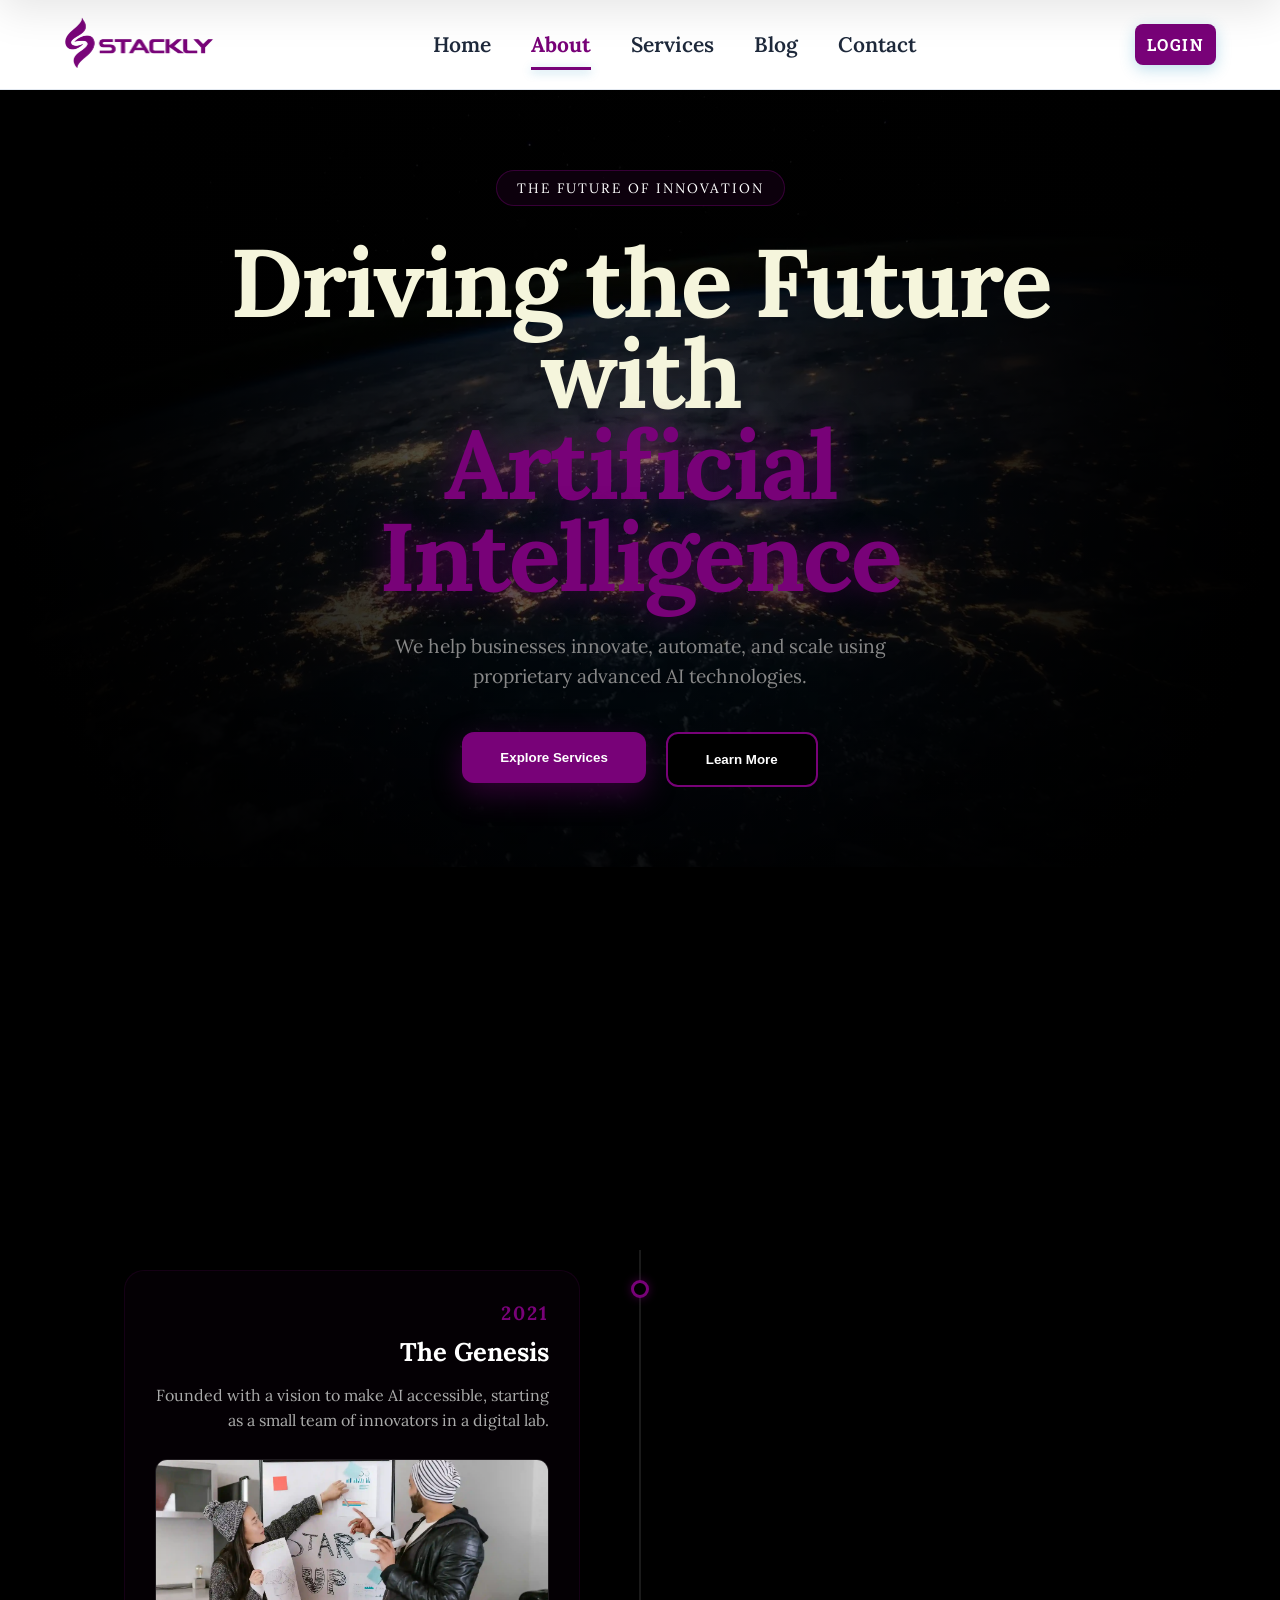
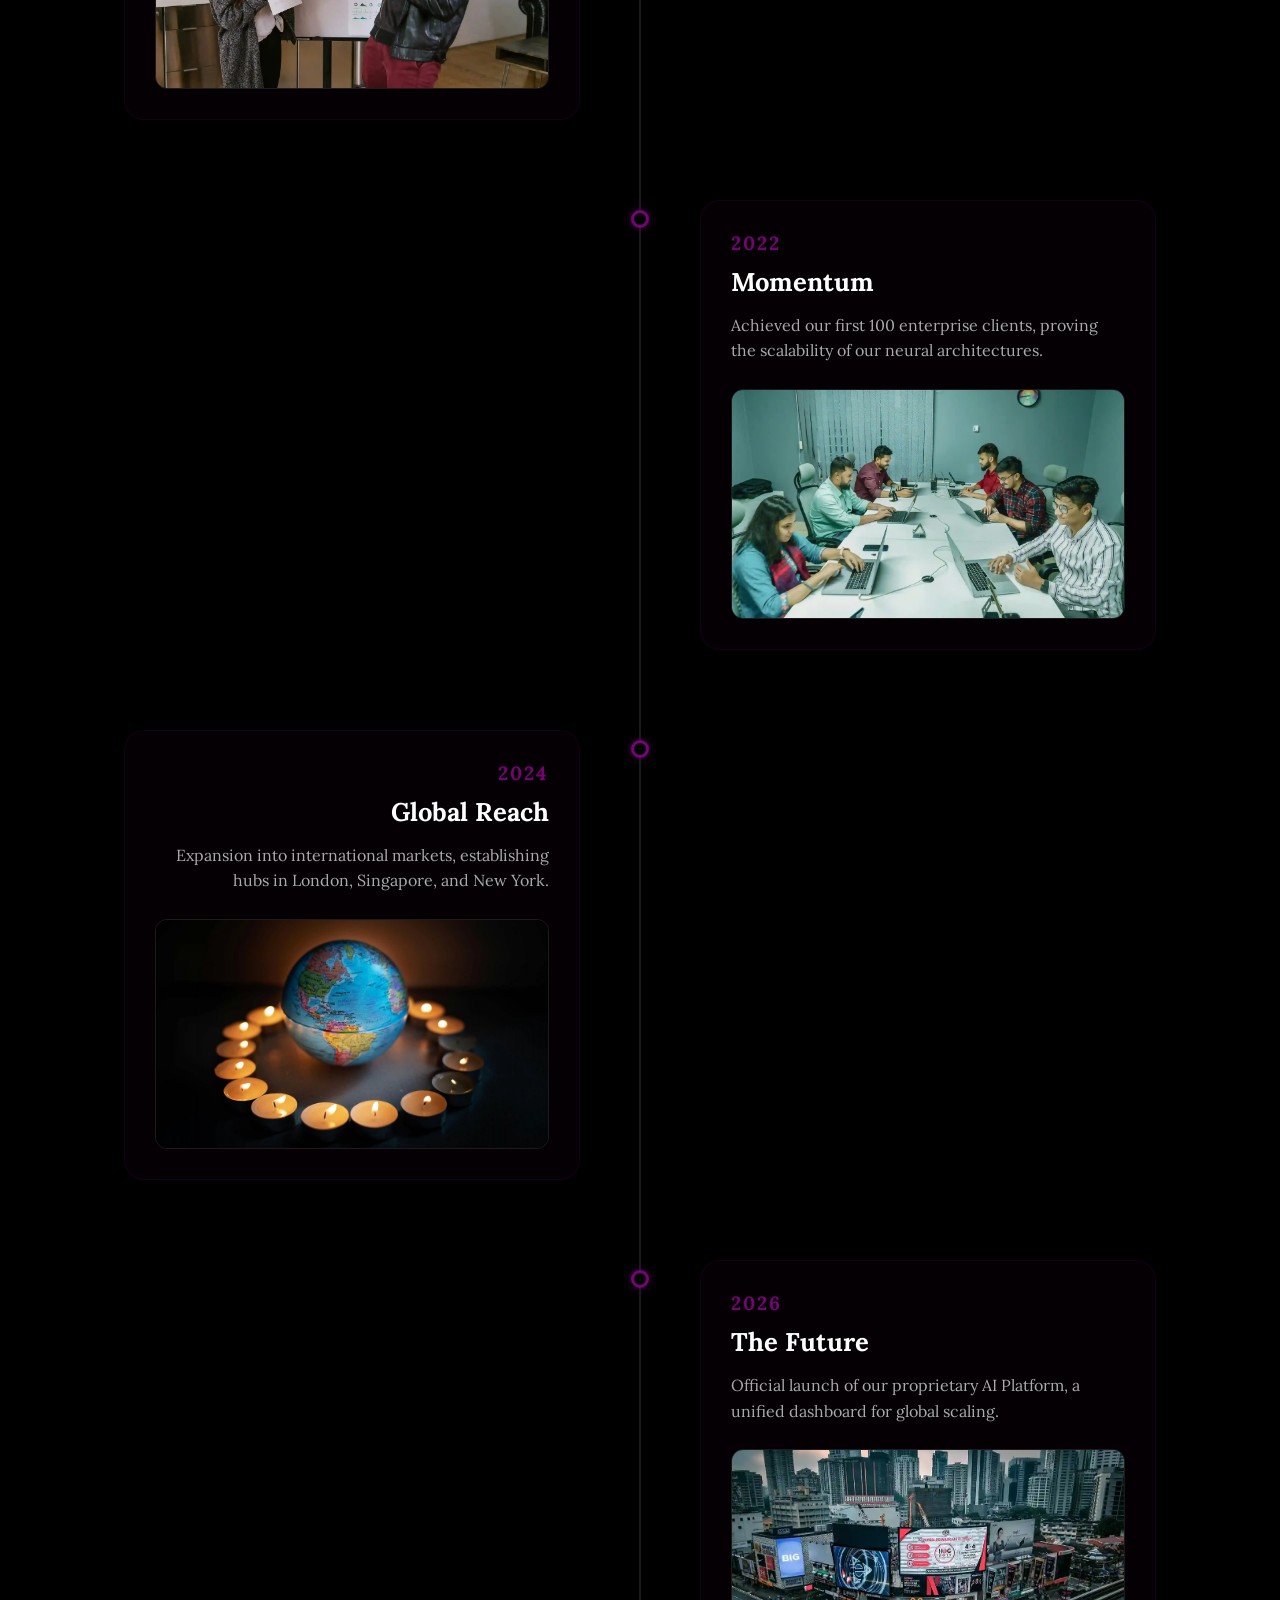
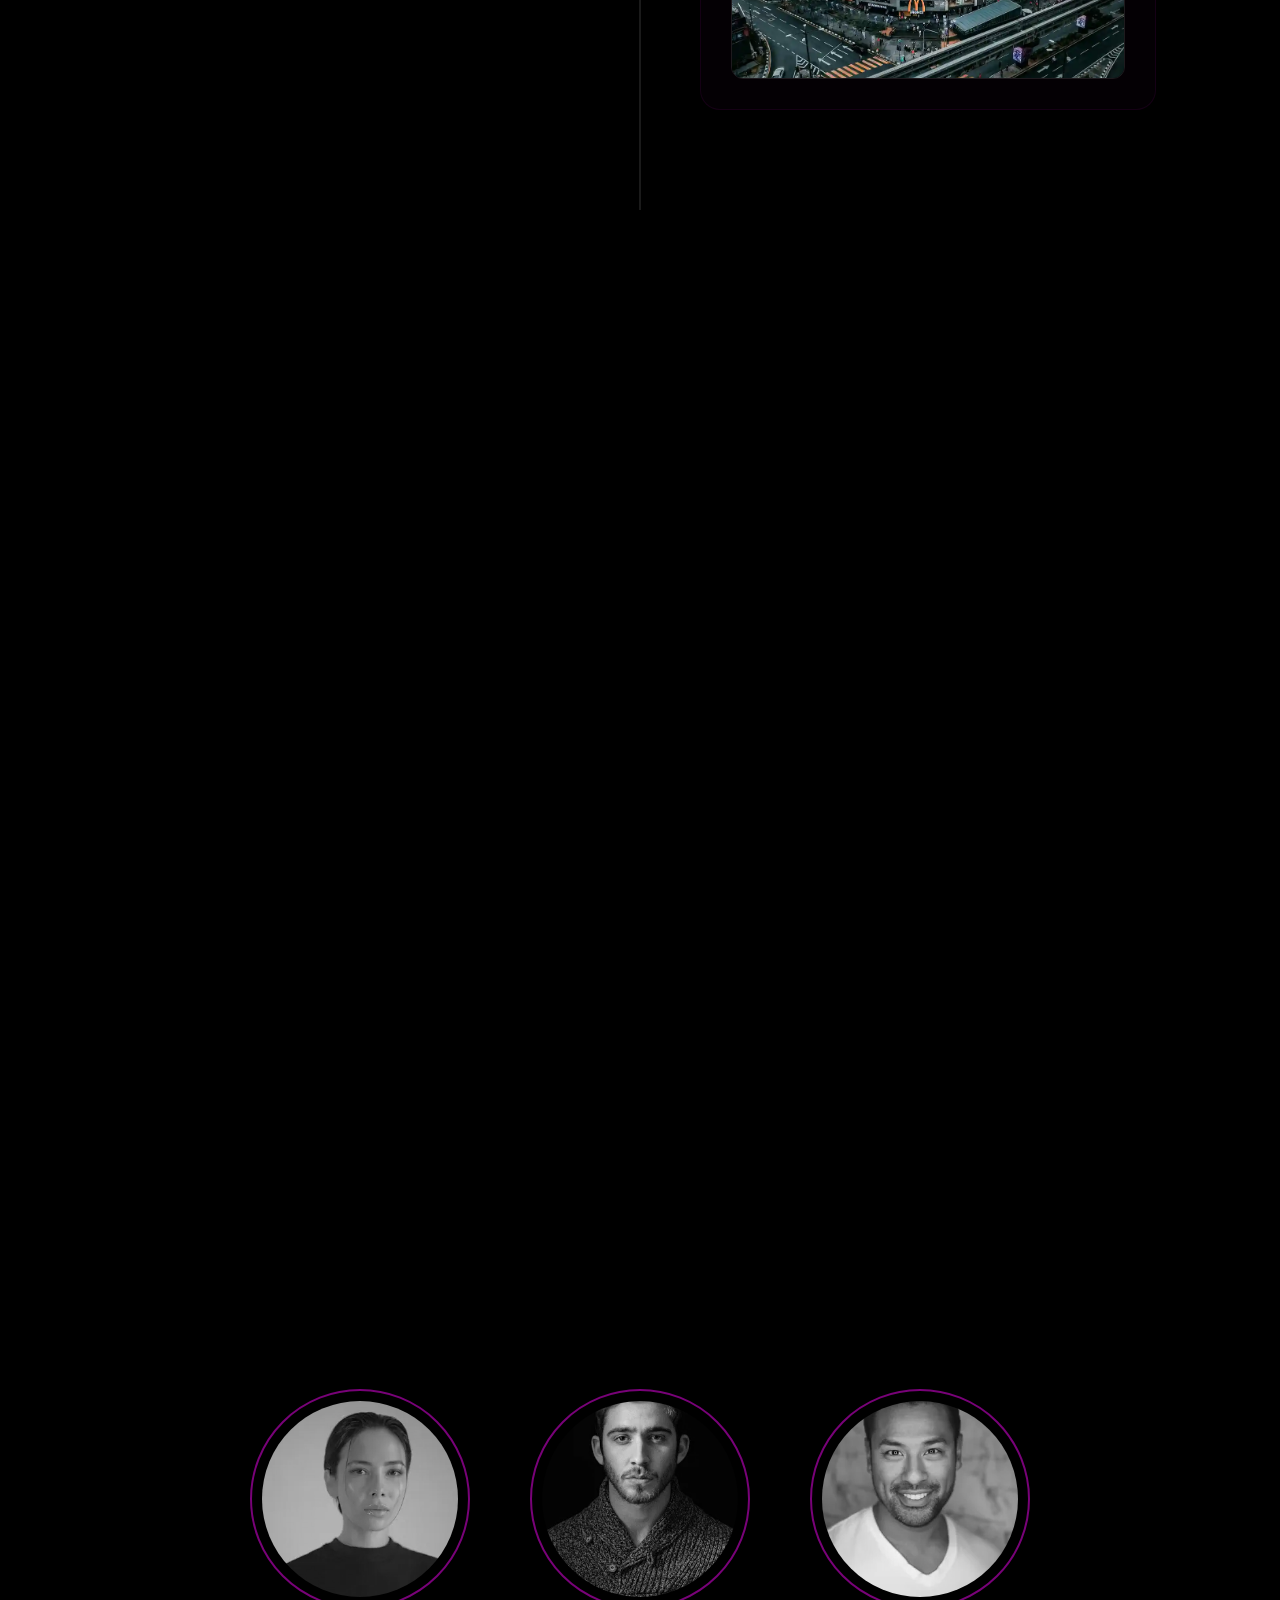
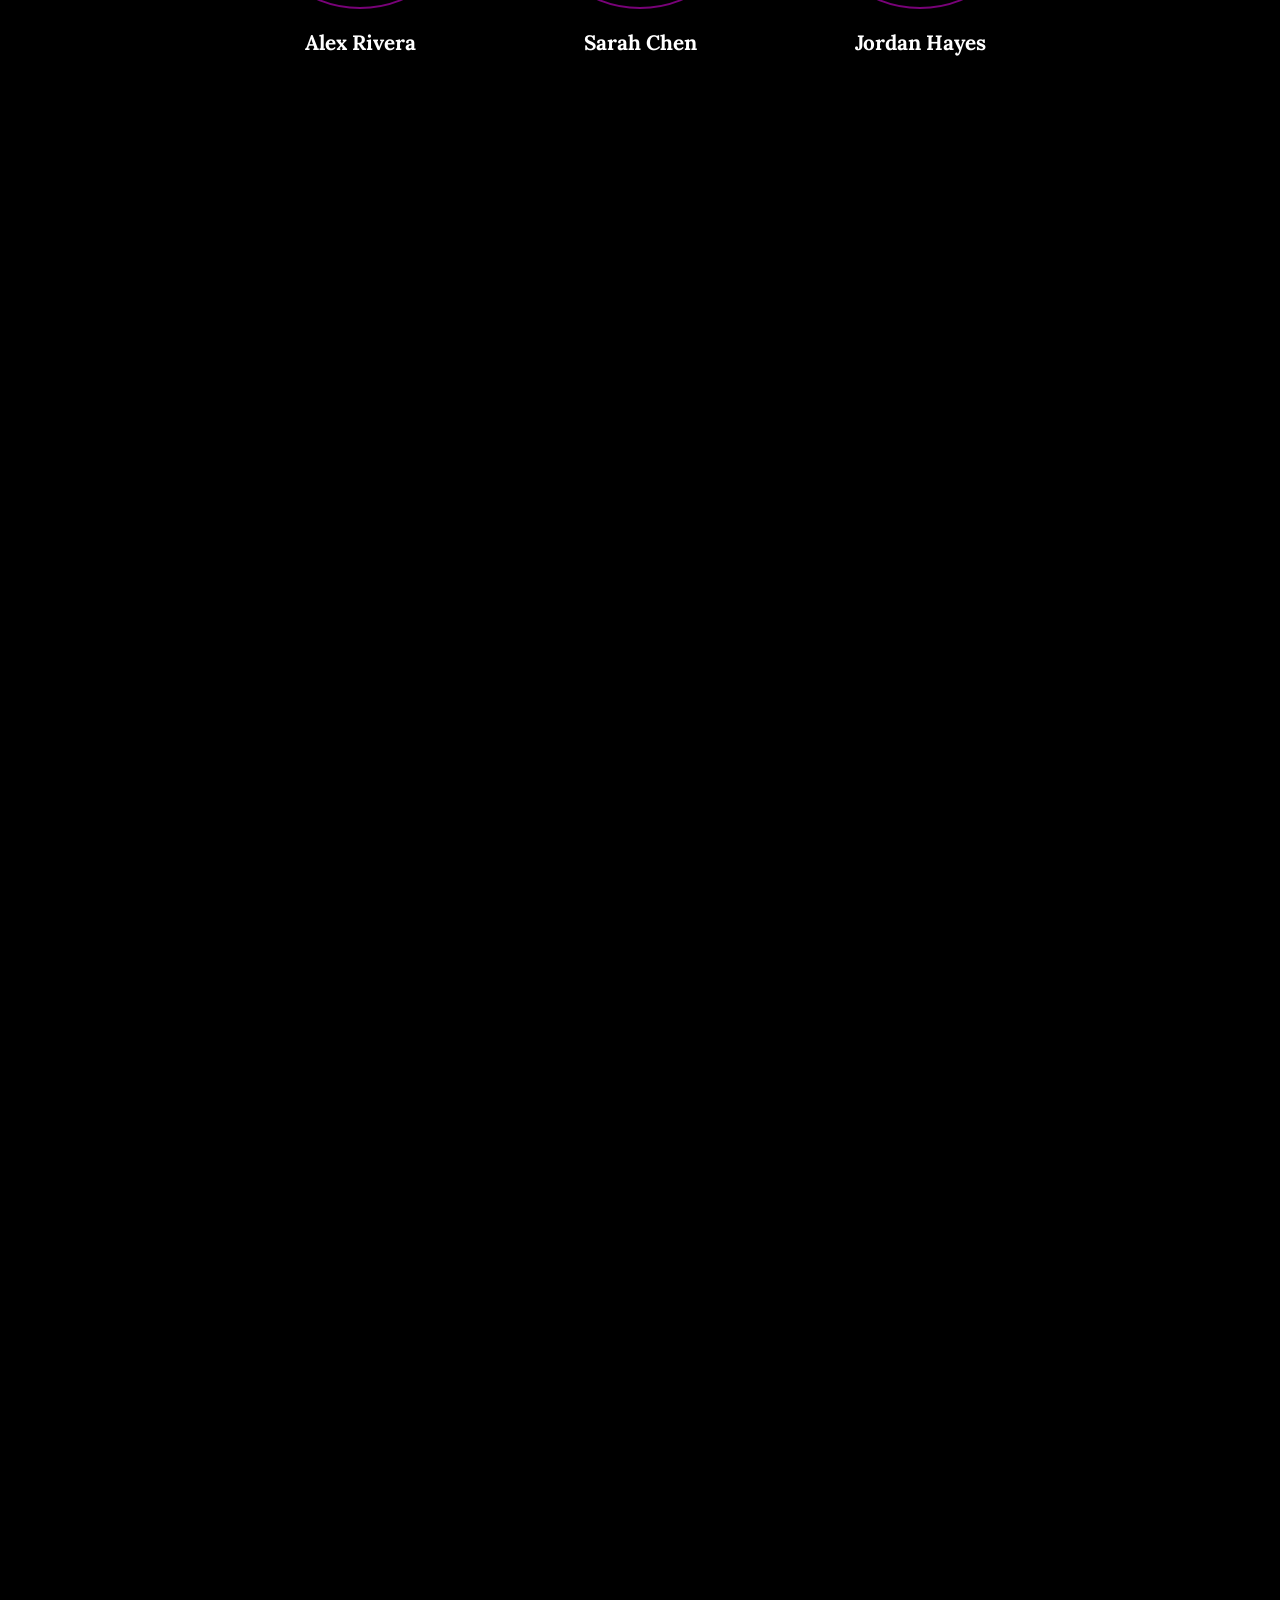
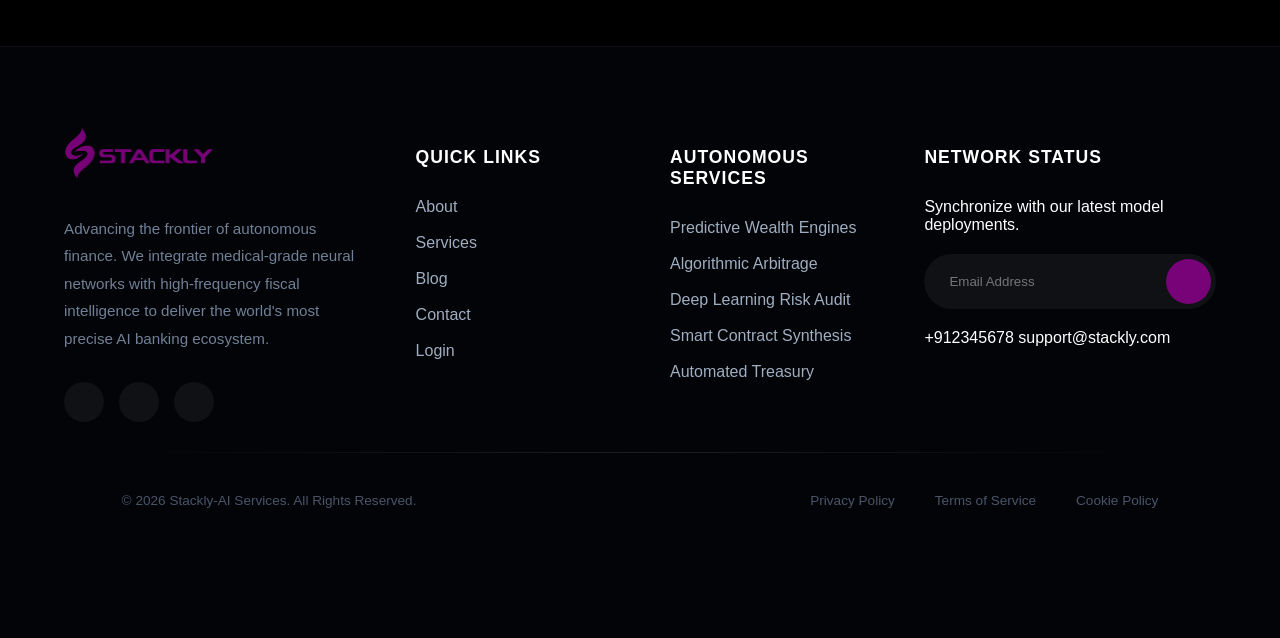
==== about.html @ 2df1234c "12" ====
<!doctype html>
<html lang="en">
  <head>
    <meta charset="UTF-8" />
    <meta name="viewport" content="width=device-width, initial-scale=1.0" />
    <title>AI Services</title>
    <link rel="stylesheet" href="./about.css" />
    <link href="https://unpkg.com/aos@2.3.1/dist/aos.css" rel="stylesheet" />
    <!-- Swiper CSS -->
    <link
      rel="stylesheet"
      href="https://cdn.jsdelivr.net/npm/swiper@11/swiper-bundle.min.css"
    />

    <link
      rel="stylesheet"
      href="https://cdnjs.cloudflare.com/ajax/libs/font-awesome/7.0.1/css/all.min.css"
    />
  </head>
  <body>
    <header>
      <div class="logo">
        <a href="./index.html">
          <img src="./Assets/logo.webp" alt="" />
        </a>
      </div>

      <nav>
        <ul>
          <li><a href="./index.html" class="active-page">Home</a></li>
          <li><a href="./about.html">About</a></li>
          <li><a href="./services.html">Services</a></li>
          <li><a href="./blog.html">Blog</a></li>
          <li><a href="./contact.html">Contact</a></li>
        </ul>
      </nav>

      <div class="div">
        <div class="div">
          <a href="./login.html">
            <button class="btn">Login</button>
          </a>
        </div>
        <div class="menu-icon" id="menu-trigger">
          <span></span>
          <span></span>
          <span></span>
        </div>
      </div>
    </header>

    <aside class="sidebar" id="sidebar">
      <div class="sidebar-top">
        <!-- <div class="sidebar-logo">STACKLY<span>.</span></div> -->
        <div class="logo">
          <a href="./index.html">
            <img src="./Assets/logo.webp" alt="" />
          </a>
        </div>

        <div class="close-icon" id="close-trigger">&times;</div>
      </div>
      <ul class="side-links">
        <li class="side-item">
          <a href="./index.html">Home</a>
        </li>
        <li class="side-item"><a href="./about.html">About</a></li>
        <li class="side-item"><a href="./services.html">Services</a></li>
        <li class="side-item"><a href="./blog.html">Blog</a></li>
        <li class="side-item"><a href="./contact.html">Contact</a></li>
        <li class="side-item"><a href="./login.html">Login</a></li>
      </ul>
      <div class="sidebar-footer">
        <!-- <button class="side-log-btn">Open An Account</button> -->
      </div>
    </aside>

    <div class="overlay" id="overlay"></div>

    <section class="hero-vortex">
      <div class="vortex-overlay"></div>

      <div class="hero-main-wrapper">
        <div class="hero-inner">
          <div class="badge-wrapper gsap-vortex-reveal">
            <span class="modern-badge">The Future of Innovation</span>
          </div>

          <h1 class="gsap-vortex-reveal">
            Driving the Future with <br />
            <span class="text-glow">Artificial Intelligence</span>
          </h1>

          <p class="gsap-vortex-reveal">
            We help businesses innovate, automate, and scale using <br />
            proprietary advanced AI technologies.
          </p>

          <div class="btn-group gsap-vortex-reveal">
            <a href="./error.html">
              <button class="btn-primary shimmer">Explore Services</button>
            </a>
            <a href="./error.html">
              <button class="btn-secondary">Learn More</button>
            </a>
          </div>
        </div>
      </div>
    </section>
    <section class="story-timeline">
      <div class="section-header" style="opacity: 1;"> <!-- Parent stays visible to trigger scroll -->
    <div class="header-badge gsap-reveal-text">Our Journey</div>
    <h2 class="gsap-reveal-text" >Evolving with Intelligence</h2>
    <div class="header-line gsap-reveal-text"></div>
    <p class="gsap-reveal-text" >
        From a visionary startup to a global leader in AI architecture.
    </p>
</div>

      <div class="timeline-container">
        <div class="timeline-line">
          <div class="timeline-progress"></div>
        </div>

        <div class="timeline-item left gsap-timeline-item">
          <div class="timeline-dot"></div>
          <div class="timeline-content">
            <span class="year">2021</span>
            <h3>The Genesis</h3>
            <p>
              Founded with a vision to make AI accessible, starting as a small
              team of innovators in a digital lab.
            </p>
            <div class="timeline-img">
              <img
                src="./Assets/tl1_11zon_11zon.webp"
                alt="Founded"
              />
            </div>
          </div>
        </div>

        <div class="timeline-item right gsap-timeline-item">
          <div class="timeline-dot"></div>
          <div class="timeline-content">
            <span class="year">2022</span>
            <h3>Momentum</h3>
            <p>
              Achieved our first 100 enterprise clients, proving the scalability
              of our neural architectures.
            </p>
            <div class="timeline-img">
              <img
                src="./Assets/tl2_11zon_11zon.webp"
                alt="Global"
              />
            </div>
          </div>
        </div>

        <div class="timeline-item left gsap-timeline-item">
          <div class="timeline-dot"></div>
          <div class="timeline-content">
            <span class="year">2024</span>
            <h3>Global Reach</h3>
            <p>
              Expansion into international markets, establishing hubs in London,
              Singapore, and New York.
            </p>
            <div class="timeline-img">
              <img
                src="./Assets/tl3_11zon_11zon.webp"
                alt="Global"
              />
            </div>
          </div>
        </div>

        <div class="timeline-item right gsap-timeline-item">
          <div class="timeline-dot"></div>
          <div class="timeline-content">
            <span class="year">2026</span>
            <h3>The Future</h3>
            <p>
              Official launch of our proprietary AI Platform, a unified
              dashboard for global scaling.
            </p>
            <div class="timeline-img">
              <img
                src="./Assets/tl4_11zon_11zon.webp"
                alt="Global"
              />
            </div>
          </div>
        </div>
      </div>
    </section>

    <section class="mission-vision">
    <div class="section-header">
        <div class="header-badge gsap-reveal-text">Our Core</div>
        <h2 class="gsap-reveal-text">Philosophy & Purpose</h2>
        <div class="header-line gsap-reveal-text"></div>
    </div>

    <div class="mission-container">
        <!-- Mission Card -->
        <div class="glass-card gsap-mission" style="opacity: 0;">
            <div class="card-icon">🎯</div>
            <h3>Mission</h3>
            <p>To simplify complex processes through intelligent automation, turning data into actionable intelligence for everyone.</p>
            <!-- <div class="card-glow"></div> -->
        </div>

        <!-- Vision Card -->
        <div class="glass-card gsap-vision" style="opacity: 0;">
            <div class="card-icon">👁️</div>
            <h3>Vision</h3>
            <p>To create a future where AI empowers every business, fostering a world of limitless innovation and shared human potential.</p>
            <!-- <div class="card-glow"></div> -->
        </div>
    </div>
</section>

<section class="our-team">
    <div class="section-header">
        <div class="header-badge gsap-reveal-text">Founding Team</div>
        <h2 class="gsap-reveal-text">Architects of Intelligence</h2>
        <div class="header-line gsap-reveal-text"></div>
        <p class="gsap-reveal-text">Meet our team of AI engineers, data scientists, and creative thinkers building the future.</p>
    </div>

    <div class="team-grid">
        <!-- Member 1 -->
        <div class="team-member gsap-team" style="opacity: 0;">
            <div class="avatar-wrapper">
                <img src="./Assets/t1.webp" alt="Team">
                <div class="member-overlay">
                    <span>AI Engineer</span>
                </div>
            </div>
            <h4>Alex Rivera</h4>
        </div>

        <!-- Member 2 -->
        <div class="team-member gsap-team" style="opacity: 0;">
            <div class="avatar-wrapper">
                <img src="./Assets/t3.webp" alt="Team">
                <div class="member-overlay">
                    <span>Data Scientist</span>
                </div>
            </div>
            <h4>Sarah Chen</h4>
        </div>

        <!-- Member 3 -->
        <div class="team-member gsap-team" style="opacity: 0;">
            <div class="avatar-wrapper">
                <img src="./Assets/t4.webp" alt="Team">
                <div class="member-overlay">
                    <span>Product Designer</span>
                </div>
            </div>
            <h4>Jordan Hayes</h4>
        </div>
    </div>
</section>

<section class="tech-stack">
    <div class="section-header">
        <div class="header-badge gsap-reveal-text">Our Ecosystem</div>
        <h2 class="gsap-reveal-text">Powered by Modern Intelligence</h2>
        <div class="header-line gsap-reveal-text"></div>
        <p class="gsap-reveal-text">
            We use cutting-edge tools and frameworks to deliver powerful, 
            enterprise-grade AI solutions across every industry.
        </p>
    </div>

    <div class="tech-grid">
        <div class="tech-item gsap-tech-item" style="opacity: 0;">
            <div class="tech-icon-box">
                <img src="https://cdn.jsdelivr.net/gh/devicons/devicon/icons/python/python-original.svg" alt="Python">
                <div class="tech-glow"></div>
            </div>
            <span>Python</span>
        </div>

        <div class="tech-item gsap-tech-item" style="opacity: 0;">
            <div class="tech-icon-box">
                <img src="https://cdn.jsdelivr.net/gh/devicons/devicon/icons/tensorflow/tensorflow-original.svg" alt="TensorFlow">
                <div class="tech-glow"></div>
            </div>
            <span>TensorFlow</span>
        </div>

        <div class="tech-item gsap-tech-item" style="opacity: 0;">
            <div class="tech-icon-box">
                <img src="https://cdn.jsdelivr.net/gh/devicons/devicon/icons/pytorch/pytorch-original.svg" alt="PyTorch">
                <div class="tech-glow"></div>
            </div>
            <span>PyTorch</span>
        </div>

        <div class="tech-item gsap-tech-item" style="opacity: 0;">
            <div class="tech-icon-box">
                <img src="https://cdn.jsdelivr.net/gh/devicons/devicon/icons/googlecloud/googlecloud-original.svg" alt="Cloud AI">
                <div class="tech-glow"></div>
            </div>
            <span>Cloud AI APIs</span>
        </div>
    </div>
</section>

  <section class="achievements-section">
    <div class="section-header">
        <div class="header-badge gsap-reveal-text" style="opacity: 0;">Milestones</div>
        <h2 class="gsap-reveal-text" style="opacity: 0;">Proven Excellence in AI</h2>
        <div class="header-line gsap-reveal-text" style="opacity: 0;"></div>
        <p class="gsap-reveal-text" style="opacity: 0;">
            Our dedication to precision and innovation has earned us global recognition 
            and a track record of transformative results.
        </p>
    </div>

    <div class="achievements-container">
        <div class="achievement-card gsap-achieve-item" style="opacity: 0;">
            <div class="hex-bg">
                <div class="count-wrapper">
                    <span class="counter" data-target="500">0</span><span class="suffix">+</span>
                </div>
            </div>
            <div class="achievement-info">
                <h3>Projects Delivered</h3>
                <p>Deploying advanced neural architectures across healthcare, finance, and logistics.</p>
            </div>
        </div>

        <div class="achievement-card gsap-achieve-item" style="opacity: 0;">
            <div class="hex-bg">
                <div class="count-wrapper">
                    <span class="counter" data-target="200">0</span><span class="suffix">+</span>
                </div>
            </div>
            <div class="achievement-info">
                <h3>Global Clients</h3>
                <p>Trusted by Fortune 500 companies and visionary startups in 30+ countries.</p>
            </div>
        </div>

        <div class="achievement-card gsap-achieve-item" style="opacity: 0;">
            <div class="hex-bg">
                <div class="award-icon">🏆</div>
            </div>
            <div class="achievement-info">
                <h3>Industry Awards</h3>
                <p>Recognized for "Best Medical AI Implementation" and "Innovation of the Year" 2025.</p>
            </div>
        </div>
    </div>
</section>

    <footer class="premium-footer">
      <div class="footer-upper">
        <div class="footer-col brand-col">
          <div class="logo footer-logo">
            <a href="./index.html">
              <img src="./Assets/logo.webp" alt="Nova AI Logo" />
            </a>
          </div>
          <p class="brand-brief">
            Advancing the frontier of autonomous finance. We integrate
            medical-grade neural networks with high-frequency fiscal
            intelligence to deliver the world's most precise AI banking
            ecosystem.
          </p>
          <div class="footer-socials">
            <a href="./error.html"><i class="fa-brands fa-linkedin-in"></i></a>
            <a href="./error.html"><i class="fa-brands fa-x-twitter"></i></a>
            <a href="./error.html"><i class="fa-brands fa-github"></i></a>
          </div>
        </div>

        <div class="footer-col">
          <h4 class="footer-title">Quick Links</h4>
          <ul class="footer-links">
            <li><a href="./about.html">About </a></li>
            <li><a href="./services.html">Services</a></li>
            <li><a href="./blog.html">Blog</a></li>
            <li><a href="./contact.html">Contact</a></li>
            <li><a href="./login.html">Login</a></li>
          </ul>
        </div>

        <div class="footer-col">
          <h4 class="footer-title">Autonomous Services</h4>
          <ul class="footer-links">
            <li><a href="./error.html">Predictive Wealth Engines</a></li>
            <li><a href="./error.html">Algorithmic Arbitrage</a></li>
            <li><a href="./error.html">Deep Learning Risk Audit</a></li>
            <li><a href="./error.html">Smart Contract Synthesis</a></li>
            <li><a href="./error.html">Automated Treasury</a></li>
          </ul>
        </div>

        <div class="footer-col contact-col">
          <h4 class="footer-title">Network Status</h4>
          <p class="small-text">
            Synchronize with our latest model deployments.
          </p>
          <form class="footer-subscribe" action="./error.html">
            <input type="email" placeholder="Email Address" />
            <button><i class="fa-solid fa-paper-plane"></i></button>
          </form>
          <div class="contact-info">
            <span><i class="fa-solid fa-phone"></i>+912345678</span>
            <span><i class="fa-solid fa-envelope"></i>support@stackly.com</span>
          </div>
        </div>
      </div>

      <!-- Bottom Bar -->
      <div class="footer-bottom">
        <div class="footer-container">
          <div class="divider-line"></div>
          <div class="bottom-flex">
            <p class="copyright">
              &copy; 2026 Stackly-AI Services. All Rights Reserved.
            </p>
            <div class="legal-links">
              <a href="#">Privacy Policy</a>
              <a href="#">Terms of Service</a>
              <a href="#">Cookie Policy</a>
            </div>
          </div>
        </div>
      </div>
    </footer>

    <script src="./script.js"></script>
    <script src="https://cdnjs.cloudflare.com/ajax/libs/gsap/3.12.5/gsap.min.js"></script>
    <script src="https://cdnjs.cloudflare.com/ajax/libs/gsap/3.12.5/ScrollTrigger.min.js"></script>

    <!-- footer -->

    <script>
      document.addEventListener("DOMContentLoaded", () => {
        gsap.from(".footer-col", {
          scrollTrigger: {
            trigger: ".premium-footer",
            start: "top 90%",
          },
          opacity: 0,
          y: 40,
          stagger: 0.15,
          duration: 1,
          ease: "power2.out",
        });

        // Fade in the bottom bar divider
        gsap.from(".divider-line", {
          scrollTrigger: ".footer-bottom",
          opacity: 0,
          duration: 2,
          ease: "power4.inOut",
        });
      });
    </script>

    <!-- hero -->

    <script>
      window.addEventListener("load", () => {
        const tl = gsap.timeline();

        // The Reveal: Scaling up while fading in
        tl.from(".gsap-vortex-reveal", {
          y: 50,
          scale: 0.9,
          filter: "blur(10px)",
          opacity: 0,
          duration: 1.5,
          stagger: 0.2,
          ease: "expo.out",
        });

        // Subtle Breathing Background Animation
        gsap.to(".mesh-gradient", {
          scale: 1.1,
          duration: 8,
          repeat: -1,
          yoyo: true,
          ease: "sine.inOut",
        });
      });
    </script>

    <!-- 2 -->
    <script>
      gsap.registerPlugin(ScrollTrigger);

      window.addEventListener("load", () => {
        // 1. Draw the Timeline Line on Scroll
        gsap.to(".timeline-progress", {
          height: "100%",
          ease: "none",
          scrollTrigger: {
            trigger: ".timeline-container",
            start: "top 20%",
            end: "bottom 80%",
            scrub: 1,
          },
        });

        // 2. SHARP REVEAL (No Blur)
        const items = document.querySelectorAll(".gsap-timeline-item");

        items.forEach((item) => {
          gsap.fromTo(
            item,
            {
              opacity: 0,
              y: 40,
              scale: 0.95,
            },
            {
              opacity: 1,
              y: 0,
              scale: 1,
              duration: 0.8,
              ease: "power3.out",
              scrollTrigger: {
                trigger: item,
                start: "top 85%",
                toggleActions: "play none none reverse",
              },
            },
          );
        });
      });
    </script>

    <script>
      // Ensure ScrollTrigger is registered
gsap.registerPlugin(ScrollTrigger);

// Initialize Header Animations
const revealHeaders = () => {
    // Select all elements with the reveal class
    const revealElements = document.querySelectorAll('.section-header .gsap-reveal-text');

    gsap.to(revealElements, {
        opacity: 1,
        y: 0,            // Slides to original position
        duration: 1.2,
        stagger: 0.2,    // Delays each element slightly for a "waterfall" effect
        ease: "power4.out",
        scrollTrigger: {
            trigger: ".section-header", // The container that starts the animation
            start: "top 85%",           // Starts when header is near the bottom of screen
            toggleActions: "play none none none"
        },
        // We set the starting Y position here so it doesn't jump in the HTML
        onStart: function() {
            gsap.set(revealElements, { y: 40 });
        }
    });
};

// Run after DOM is fully loaded
window.addEventListener('DOMContentLoaded', revealHeaders);
    </script>

    <!-- 3 -->

    <script>
      gsap.registerPlugin(ScrollTrigger);

window.addEventListener('load', () => {
    const tl = gsap.timeline({
        scrollTrigger: {
            trigger: ".mission-container",
            start: "top 80%"
        }
    });

    tl.to(".gsap-mission", { opacity: 1, x: 0, duration: 1, ease: "power4.out", onStart: () => gsap.set(".gsap-mission", {x: -100}) })
      .to(".gsap-vision", { opacity: 1, x: 0, duration: 1, ease: "power4.out", onStart: () => gsap.set(".gsap-vision", {x: 100}) }, "-=0.7");
});
    </script>

    <!-- 4: Our Team -->
     <script>
      gsap.to(".gsap-team", {
    opacity: 1,
    y: 0,
    duration: 1,
    stagger: 0.2,
    ease: "power3.out",
    scrollTrigger: {
        trigger: ".team-grid",
        start: "top 85%"
    },
    onStart: () => gsap.set(".gsap-team", {y: 50})
});
     </script>

     <!-- 5 -->

     <script>
      gsap.registerPlugin(ScrollTrigger);

window.addEventListener('load', () => {
    // 1. ENTRANCE ANIMATION
    gsap.to(".gsap-tech-item", {
        opacity: 1,
        scale: 1,
        y: 0,
        duration: 1,
        stagger: 0.15,
        ease: "back.out(1.7)",
        scrollTrigger: {
            trigger: ".tech-grid",
            start: "top 85%",
        },
        onStart: () => {
            gsap.set(".gsap-tech-item", { opacity: 0, scale: 0.5, y: 50 });
        }
    });

    // 2. IDLE FLOATING ANIMATION (Looping)
    const items = document.querySelectorAll('.tech-icon-box');
    
    items.forEach((item, index) => {
        gsap.to(item, {
            y: "-=15",
            duration: 2 + (index * 0.2), // Different speeds for organic feel
            repeat: -1,
            yoyo: true,
            ease: "sine.inOut",
            delay: index * 0.1
        });
    });
});
     </script>

     <!-- 6 -->
      <script>
gsap.registerPlugin(ScrollTrigger);

window.addEventListener('load', () => {
    // 1. Entrance Stagger
    gsap.to(".gsap-achieve-item", {
        opacity: 1,
        y: 0,
        duration: 1.2,
        stagger: 0.3,
        ease: "power4.out",
        scrollTrigger: {
            trigger: ".achievements-container",
            start: "top 80%"
        },
        onStart: () => {
            gsap.set(".gsap-achieve-item", { y: 60 });
        }
    });

    // 2. Counter Animation Function
    const counters = document.querySelectorAll('.counter');
    
    counters.forEach(counter => {
        const target = +counter.getAttribute('data-target');
        
        gsap.to(counter, {
            innerText: target,
            duration: 3,
            snap: { innerText: 1 }, // Ensures whole numbers only
            scrollTrigger: {
                trigger: counter,
                start: "top 90%"
            },
            onUpdate: function() {
                // Optional: add commas if numbers go over 1000
                counter.innerHTML = Math.ceil(this.targets()[0].innerText);
            }
        });
    });
});
      </script>
  </body>
</html>
---- about.css ----
@import url("https://fonts.googleapis.com/css2?family=Josefin+Slab:ital,wght@0,100..700;1,100..700&family=Lora:ital,wght@0,400..700;1,400..700&family=Playfair+Display:ital,wght@0,400..900;1,400..900&family=Poppins:ital,wght@0,100;0,200;0,300;0,400;0,500;0,600;0,700;0,800;0,900;1,100;1,200;1,300;1,400;1,500;1,600;1,700;1,800;1,900&family=Roboto+Slab:wght@100..900&family=Spectral:ital,wght@0,200;0,300;0,400;0,500;0,600;0,700;0,800;1,200;1,300;1,400;1,500;1,600;1,700;1,800&display=swap");

* {
  padding: 0;
  margin: 0;
  box-sizing: border-box;
}

body {
  width: 100vw;
  /* background-color: black; */
  /* color: white; */
  font-family: "lora", serif;
  overflow-x: hidden;
  background-color: black;
  color: beige;
}

button {
  cursor: pointer;
}

html {
  scroll-behavior: smooth;
}

/* --- Header Foundation --- */
header {
  display: flex;
  justify-content: space-between;
  align-items: center;
  padding: 0 5%;
  height: 90px;
  background: #ffffff;
  border-bottom: 1px solid #e2e8f0;
  position: sticky;
  top: 0;
  z-index: 1100;
}

.logo img {
  width: 150px;
}

/* --- Navigation & Hover States --- */
nav ul {
  display: flex;
  gap: 40px;
  list-style: none;
}

nav ul li {
  font-size: 21px;
}

/* --- Navigation Link Base --- */
nav ul li a,
.side-item a {
  position: relative;
  text-decoration: none;
  display: inline-block;
  padding: 10px 0;
  color: #1e293b; /* Default Navy */
  font-weight: 700;
  transition: color 0.3s ease;
}

/* --- The Underline (The "Glide") --- */
nav ul li a::after,
.side-item a::after {
  content: "";
  position: absolute;
  bottom: -2px;
  left: 0;
  width: 0; /* Hidden by default */
  height: 3px;
  background: rgb(120, 2, 120); /* Theme Blue */
  transition: width 0.4s cubic-bezier(0.25, 1, 0.5, 1); /* Smooth glide */
}

/* --- Hover State (Temporary Underline) --- */

nav ul li a:hover,
.side-item a:hover {
  color: rgb(120, 2, 120);
}

/* --- Active State (Locked Underline) --- */
/* This ensures that when the class is added by JS, the width stays at 100% */
nav ul li a.active-page {
  color: rgb(120, 2, 120) !important;
}

/* Hover Action */
nav ul li a:hover::after,
.side-item a:hover::after {
  width: 100%;
}

/* Active Lock (Matches your new JS class) */
nav ul li a.active-page::after {
  width: 100% !important;
  box-shadow: 0 2px 10px rgba(32, 146, 192, 0.4);
}
.div {
  display: flex;
  align-items: center;
  gap: 20px;
}

/* --- Animative Hamburger --- */
.menu-icon {
  width: 30px;
  height: 20px;
  display: flex;
  flex-direction: column;
  justify-content: space-between;
  cursor: pointer;
}

.menu-icon span {
  display: block;
  width: 100%;
  height: 2px;
  background: #1e293b;
  border-radius: 10px;
  transition: all 0.4s cubic-bezier(0.68, -0.6, 0.32, 1.6);
}

/* Hamburger Morphing Classes */
.menu-icon.open span:nth-child(1) {
  transform: translateY(9px) rotate(45deg);
  background: rgb(120, 2, 120);
}

.menu-icon.open span:nth-child(2) {
  opacity: 0;
  transform: translateX(-20px);
}

.menu-icon.open span:nth-child(3) {
  transform: translateY(-9px) rotate(-45deg);
  background: rgb(120, 2, 120);
}

/* 1. Hide hamburger by default (Desktop) */
.menu-icon {
  display: none;
  z-index: 1200; /* Ensure it stays above everything */
}

/* 2. Responsive Switch (Mobile/Tablet) */
@media screen and (max-width: 1024px) {
  /* Hide the regular links */
  nav ul {
    display: none;
  }

  /* Show the hamburger */
  .menu-icon {
    display: flex; /* Makes the spans visible */
  }
}

@media screen and (max-width: 600px) {
  .div {
    gap: 10px;
  }
}

/* --- Sidebar Container (Top-to-Bottom) --- */
.sidebar {
  position: fixed;
  top: -100vh; /* Hidden off-screen */
  left: 0;
  width: 100%;
  height: 100vh;
  background-color: beige; /* Pure white for clarity */
  padding: 30px 5%;
  z-index: 2000;
  display: flex;
  flex-direction: column;
  /* Premium "Heavy" easing */
  transition: top 0.7s cubic-bezier(0.85, 0, 0.15, 1);
  box-shadow: 0 10px 40px rgba(0, 0, 0, 0.1);
}

.sidebar.active {
  top: 0; /* Slide down into view */
}

/* --- Sidebar Top: Logo & Close --- */
.sidebar-top {
  display: flex;
  justify-content: space-between;
  align-items: center;
  margin-bottom: 5vh;
}

.sidebar-logo {
  font-family: "Poppins", sans-serif;
  font-weight: 900;
  font-size: 28px;
  color: #0f172a; /* Deep Charcoal */
  letter-spacing: -1.5px;
}

.sidebar-logo span {
  color: rgb(120, 2, 120); /* Theme Blue */
}

.close-icon {
  font-size: 50px; /* Large, easy to tap */
  line-height: 1;
  cursor: pointer;
  color: #94a3b8;
  transition: all 0.3s ease;
  user-select: none;
}

.close-icon:hover {
  color: rgb(120, 2, 120);
  transform: rotate(90deg);
}

/* --- Navigation Links --- */
.side-links {
  list-style: none;
  padding: 0;
  margin: 0;
  display: flex;
  flex-direction: column;
  gap: 15px;
}

.side-item {
  border-bottom: 1px solid #f1f5f9;
}

/* FIX: Changed from .side-item li a to .side-item a */
.side-item a {
  text-decoration: none;
  font-family: "Roboto Slab", serif;
  font-size: larger; /* Changed from 'large' to specific px for better impact */
  font-weight: 700;
  color: #1e293b;
  display: block; /* Important: makes the whole row clickable */
  padding: 15px 0;
  position: relative;
  transition: all 0.4s cubic-bezier(0.175, 0.885, 0.32, 1.275);
  cursor: pointer;
  z-index: 5;
}

/* Ensure hover state still targets the right element */
.side-item a:hover {
  color: rgb(120, 2, 120);
  padding-left: 15px;
}

/* Fix the Security Dot pseudo-element */
.side-item a::before {
  content: "•";
  position: absolute;
  left: -20px;
  color: rgb(120, 2, 120);
  opacity: 0;
  transition: all 0.3s ease;
}

.side-item a:hover::before {
  left: 0;
  opacity: 1;
}

/* --- Sidebar Footer & CTA --- */
.sidebar-footer {
  margin-top: auto; /* Push to bottom */
  text-align: center;
}

.side-log-btn {
  width: max-content;
  max-width: 350px;
  padding: 15px 18px;
  background-color: rgb(120, 2, 120);
  color: #ffffff;
  border: none;
  border-radius: 12px;
  font-size: 18px;
  text-transform: uppercase;
  letter-spacing: 1px;
  cursor: pointer;
  transition: all 0.3s ease;
  box-shadow: 0 10px 20px rgba(32, 146, 192, 0.25);
}

.side-log-btn:hover {
  background-color: #0f172a; /* Switches to Navy on hover */
  transform: translateY(-3px);
  box-shadow: 0 15px 30px rgba(15, 23, 42, 0.3);
}

/* --- Overlay Blur --- */
.overlay {
  position: fixed;
  inset: 0;
  background: rgba(15, 23, 42, 0.5); /* Navy transparent tint */
  backdrop-filter: blur(8px); /* Modern blur effect */
  display: none;
  z-index: 1999;
  opacity: 0;
  transition: opacity 0.4s ease;
}

.overlay.active {
  display: block;
  opacity: 1;
}

@media screen and (min-width: 1025px) {
  .sidebar.sidebar.active {
    display: none;
  }
  .overlay.active {
    display: none;
  }
}

/* Sidebar items start hidden for GSAP to animate them in */
.side-item {
  opacity: 0;
}

.side-log-btn {
  opacity: 0;
  transform: scale(0.9);
}


/* footer */

.premium-footer {
  background: #020408;
  color: #fff;
  padding: 80px 5%;
  font-family: "Inter", sans-serif;
  border-top: 1px solid rgba(255, 255, 255, 0.05);
}

.footer-container {
  margin: 0 auto;
  padding: 0 5%;
  display: grid;
}

.footer-upper {
  display: grid;
  grid-template-columns: 1.5fr 1fr 1fr 1.5fr;
  gap: 60px;
  margin-bottom: 30px;
}

/* Brand Styling */
.footer-logo {
  font-size: 1.8rem;
  font-weight: 800;
  display: flex;
  align-items: center;
  gap: 12px;
  margin-bottom: 25px;
}

.footer-logo i {
  color: rgb(120, 2, 120);
}
.footer-logo span span {
  color: rgb(120, 2, 120);
}

.brand-brief {
  color: #718096;
  line-height: 1.8;
  font-size: 0.95rem;
  margin-bottom: 30px;
}

/* Footer Links & Hover Underline */
.footer-title {
  font-size: 1.1rem;
  margin-bottom: 30px;
  font-weight: 700;
  letter-spacing: 1px;
  text-transform: uppercase;
}

.footer-links {
  list-style: none;
  padding: 0;
}
.footer-links li {
  margin-bottom: 18px;
}

.footer-links a {
  color: #a0aec0;
  text-decoration: none;
  position: relative;
  transition: color 0.3s ease;
}

.footer-links a::after {
  content: "";
  position: absolute;
  width: 0;
  height: 1px;
  bottom: -4px;
  left: 0;
  background: rgb(120, 2, 120);
  transition: width 0.4s cubic-bezier(0.23, 1, 0.32, 1);
}

.footer-links a:hover {
  color: #fff;
}
.footer-links a:hover::after {
  width: 100%;
}

/* Social Icons */
.footer-socials {
  display: flex;
  gap: 15px;
}
.footer-socials a {
  width: 40px;
  height: 40px;
  background: rgba(255, 255, 255, 0.05);
  display: flex;
  align-items: center;
  justify-content: center;
  border-radius: 50%;
  color: #fff;
  transition: 0.4s;
  cursor: pointer;
}

.footer-socials  a:hover {
  background: rgb(120, 2, 120);
  transform: translateY(-5px);
}

/* Compact Newsletter */
.footer-subscribe {
  display: flex;
  background: rgba(255, 255, 255, 0.05);
  padding: 5px;
  border-radius: 50px;
  margin: 20px 0;
}

.footer-subscribe input {
  background: none;
  border: none;
  padding: 12px 20px;
  color: #fff;
  flex: 1;
  outline: none;
}

.footer-subscribe button {
  background: rgb(120, 2, 120);
  border: none;
  width: 45px;
  height: 45px;
  border-radius: 50%;
  color: #fff;
  cursor: pointer;
  transition: 0.3s;
}

.footer-subscribe button:hover {
  transform: scale(1.1);
}

/* Bottom Bar */
.divider-line {
  height: 1px;
  background: linear-gradient(
    90deg,
    transparent,
    rgba(255, 255, 255, 0.1),
    transparent
  );
  margin-bottom: 40px;
}

.bottom-flex {
  display: flex;
  justify-content: space-between;
  padding-bottom: 50px;
  color: #4a5568;
  font-size: 0.85rem;
}

.legal-links {
  display: flex;
  justify-content: center;
  align-items: center;
  gap: 15px;
}

.legal-links a {
  margin-left: 25px;
  color: #4a5568;
  text-decoration: none;
  transition: 0.3s;
}

.legal-links a:hover {
  color: #fff;
}

/* Responsive Grid */
@media screen and (max-width: 1130px) {
  .footer-upper {
    grid-template-columns: 1fr 1fr;
    gap: 45px;
  }
}

@media screen and (max-width: 815px) {
  .footer-upper {
    grid-template-columns: 1fr;
    gap: 40px;
  }
  .bottom-flex {
    flex-direction: column;
    text-align: center;
    gap: 20px;
  }

  .legal-links a {
    margin: 0 10px;
  }
}

@media screen and (max-width: 500px) {
  .legal-links {
    flex-wrap: wrap;
    margin: auto;
    max-width: 220px;
  }
}

a {
  text-decoration: none;
}

.footer-logo {
  margin-bottom: 30px;
}

.footer-title {
  margin-top: 20px;
}

.btn {
  position: relative;
  padding: 10px 12px;
  background-color: rgb(120, 2, 120); /* Your Theme Blue */
  color: #ffffff;
  border: none;
  border-radius: 8px;
  font-size: 16px;
  font-weight: 700;
  text-transform: uppercase;
  letter-spacing: 1.5px;
  cursor: pointer;
  overflow: hidden; /* Essential to clip the shimmer */
  transition:
    background 0.4s ease,
    transform 0.2s ease;
  box-shadow: 0 4px 15px rgba(32, 146, 192, 0.3);
  font-family: "roboto slab", serif;
}

/* --- THE SHIMMER LAYER --- */
.btn::before {
  content: "";
  position: absolute;
  top: 0;
  left: -150%;
  width: 100%;
  height: 100%;
  background: linear-gradient(
    120deg,
    transparent,
    rgba(255, 255, 255, 0.4),
    transparent
  );
  transition: all 0.6s;
}

/* Hover Effect 1: The Fast Sweep */
.btn:hover::before {
  left: 150%;
  transition: 0.7s;
}

/* Hover Effect 2: Depth Shift */
.btn:hover {
  background-color: #0f172a; /* Dark Navy for contrast */
  box-shadow: 0 8px 25px rgba(15, 23, 42, 0.4);
}

/* hero */

.hero-vortex {
    position: relative;
   height: 100%; /* Changed to vh to ensure it fills the screen */
    width: 100%;
    display: flex;
    align-items: center;
    justify-content: center;
    text-align: center;
    padding: 80px 5%;
    overflow: hidden;

    /* --- BACKGROUND IMAGE SETUP --- */
    /* Use a high-quality tech/AI abstract image */
    background-image: url('./Assets/abthero_11zon_11zon.webp');
    background-size: cover;
    background-position: center;
    background-repeat: no-repeat;
    
    /* This creates the superior 'Fixed' depth effect */
    background-attachment: fixed; 
}

/* --- THE DEPTH OVERLAY --- */
/* This is crucial: it keeps the image dark so your white/purple text pops */
.hero-vortex::before {
    content: '';
    position: absolute;
    top: 0;
    left: 0;
    width: 100%;
    height: 100%;
    background: radial-gradient(
        circle at center, 
        rgba(0, 0, 0, 0.4) 0%, 
        rgba(0, 0, 0, 0.9) 100%
    );
    z-index: 1;
}

/* Ensure your content stays above the background and overlay */
.hero-main-wrapper {
    position: relative;
    z-index: 2; 
}

/* Superior Mesh Background */
.mesh-gradient {
    position: absolute;
    width: 140%;
    height: 140%;
    background: radial-gradient(circle at 50% 50%, 
                rgba(120, 2, 120, 0.15) 0%, 
                rgba(0, 0, 0, 1) 60%);
    filter: blur(80px);
    z-index: 0;
}

.vortex-overlay {
    position: absolute;
    inset: 0;
    background: radial-gradient(circle at center, transparent 0%, #000 85%);
    z-index: 1;
}

.hero-main-wrapper {
    position: relative;
    z-index: 2;
    max-width: 900px;
    padding: 0 20px;
}

.modern-badge {
    background: rgba(120, 2, 120, 0.1);
    border: 1px solid rgba(120, 2, 120, 0.4);
    padding: 8px 20px;
    border-radius: 100px;
    font-size: 0.85rem;
    letter-spacing: 2px;
    text-transform: uppercase;
    color: #fff;
    display: inline-block;
    white-space: nowrap;
}

.hero-vortex h1 {
    font-size: clamp(3rem, 8vw, 6rem);
    font-weight: 800;
    line-height: 0.95;
    margin: 30px 0;
    letter-spacing: -2px;
}

.text-glow {
    color: rgb(120, 2, 120);
    text-shadow: 0 0 30px rgba(120, 2, 120, 0.5);
}

.hero-vortex p {
    font-size: 1.2rem;
    color: #888;
    max-width: 600px;
    margin: 0 auto 40px;
    line-height: 1.6;
}

.btn-group {
    display: flex;
    gap: 20px;
    justify-content: center;
}

@media (max-width: 768px) {
    .btn-group { flex-direction: column; }
}

/* --- SHARED BASE STYLES --- */
.btn-primary,
.btn-secondary {
  position: relative;
  padding: 18px 38px;
  border-radius: 12px;
  font-weight: 700;
  cursor: pointer;
  overflow: hidden; /* Critical for shimmer containment */
  display: inline-block;
  transition:
    transform 0.3s cubic-bezier(0.175, 0.885, 0.32, 1.275),
    box-shadow 0.3s ease;
  z-index: 1;
}

.btn-primary {
  background: rgb(120, 2, 120);
  color: white;
  border: none;
  box-shadow: 0 10px 30px rgba(120, 2, 120, 0.4);
}

.btn-secondary {
  background: #000;
  color: white;
  border: 2px solid rgb(120, 2, 120);
  backdrop-filter: blur(5px);
}

/* --- ANIMATION LAYER 1: THE IDLE BREATH (DOUBLE EFFECT) --- */
/* This makes the button feel "alive" even when not hovered */
@keyframes breathing-glow {
  0% {
    opacity: 0.3;
    transform: scale(0.95);
  }
  100% {
    opacity: 0.6;
    transform: scale(1.05);
  }
}

.btn-primary::before,
.btn-secondary::before {
  content: "";
  position: absolute;
  top: 0;
  left: 0;
  width: 100%;
  height: 100%;
  background: radial-gradient(
    circle,
    rgba(255, 255, 255, 0.15) 0%,
    transparent 70%
  );
  opacity: 0;
  transition: opacity 0.3s ease;
  z-index: -1;
}

/* --- ANIMATION LAYER 2: THE HYPER-SHIMMER --- */
@keyframes superior-shimmer {
  0% {
    left: -150%;
  }
  100% {
    left: 150%;
  }
}

.btn-primary::after,
.btn-secondary::after {
  content: "";
  position: absolute;
  top: -50%;
  left: -150%;
  width: 60%; /* Wider streak for more "glassy" look */
  height: 200%;
  background: linear-gradient(
    to right,
    transparent 0%,
    rgba(255, 255, 255, 0) 10%,
    rgba(255, 255, 255, 0.6) 50%,
    /* Brightest point */ rgba(255, 255, 255, 0) 90%,
    transparent 100%
  );
  transform: rotate(30deg);
  z-index: 2;
  pointer-events: none;
}

/* --- THE SUPERIOR HOVER LOGIC --- */
.btn-primary:hover,
.btn-secondary:hover {
  transform: translateY(-5px) scale(1.03);
  box-shadow: 0 15px 40px rgba(120, 2, 120, 0.7);
}

.btn-primary:hover::after,
.btn-secondary:hover::after {
  animation: superior-shimmer 0.8s cubic-bezier(0.4, 0, 0.2, 1) forwards;
}

/* Secondary Button Specific: Fill effect on hover */
.btn-secondary:hover {
  background: rgb(120, 2, 120);
  border-color: rgba(255, 255, 255, 0.5);
}

/* Subtle idle pulse for Primary only to keep it "AI Powered" */
.btn-primary {
  animation: primary-pulse 3s infinite ease-in-out;
}

@keyframes primary-pulse {
  0%,
  100% {
    box-shadow: 0 10px 30px rgba(120, 2, 120, 0.4);
  }
  50% {
    box-shadow: 0 10px 45px rgba(120, 2, 120, 0.8);
  }
}


/* 2*/
/* --- TIMELINE SECTION WRAPPER --- */
.story-timeline {
    padding: 70px 5%;
    background: #000;
    color: #fff;
    position: relative;
}

.timeline-container {
    position: relative;
    max-width: 1400px;
    margin: 80px auto 0;
    padding: 20px 0;
}

/* --- THE CENTRAL LINE (THE NERVE) --- */
.timeline-line {
    position: absolute;
    left: 50%;
    transform: translateX(-50%);
    width: 2px;
    height: 100%;
    background: rgba(255, 255, 255, 0.1);
    z-index: 1;
}

.timeline-progress {
    position: absolute;
    top: 0;
    left: 0;
    width: 100%;
    height: 0%; /* Scrubbed by GSAP */
    background: linear-gradient(to bottom, transparent, rgb(120, 2, 120), #fff);
    box-shadow: 0 0 15px rgb(120, 2, 120);
    z-index: 2;
}

/* --- INDIVIDUAL ITEMS --- */
.timeline-item {
    position: relative;
    width: 50%;
    padding: 20px 60px;
    margin-bottom: 40px;
    box-sizing: border-box;
    z-index: 3;
}

/* Left Align Items */
.timeline-item.left {
    left: 0;
    text-align: right;
}

/* Right Align Items */
.timeline-item.right {
    left: 50%;
    text-align: left;
}

/* --- THE DOTS --- */
.timeline-dot {
    position: absolute;
    top: 30px;
    width: 18px;
    height: 18px;
    background: #000;
    border: 3px solid rgb(120, 2, 120);
    border-radius: 50%;
    z-index: 10;
    box-shadow: 0 0 10px rgba(120, 2, 120, 0.5);
}

.timeline-item.left .timeline-dot {
    right: -9px;
}

.timeline-item.right .timeline-dot {
    left: -9px;
}

/* --- CONTENT CARDS --- */
.timeline-content {
    background: rgba(120, 2, 120, 0.03);
    border: 1px solid rgba(120, 2, 120, 0.15);
    padding: 30px;
    border-radius: 20px;
    transition: all 0.4s cubic-bezier(0.23, 1, 0.32, 1);
}

.timeline-content:hover {
    background: rgba(120, 2, 120, 0.08);
    border-color: rgb(120, 2, 120);
    transform: translateY(-5px);
    box-shadow: 0 10px 30px rgba(0, 0, 0, 0.5);
}

.year {
    display: block;
    font-size: 1.2rem;
    font-weight: 800;
    color: rgb(120, 2, 120);
    margin-bottom: 10px;
    letter-spacing: 2px;
}

.timeline-content h3 {
    font-size: 1.6rem;
    margin-bottom: 15px;
    color: #fff;
}

.timeline-content p {
    color: #aaa;
    line-height: 1.6;
    font-size: 1rem;
}

.timeline-img {
    margin-top: 25px;
    border-radius: 12px;
    overflow: hidden;
    height: 230px;
    border: 1px solid rgba(255, 255, 255, 0.1);
}

.timeline-img img {
    width: 100%;
    height: 100%;
    object-fit: cover;
    transition: transform 0.6s ease;
}

.timeline-content:hover .timeline-img img {
    transform: scale(1.1);
}

/* --- MEDIA QUERIES (FULL RESPONSIVE) --- */

/* Tablet and Small Desktop */
@media (max-width: 1024px) {
    .story-timeline { padding: 80px 5%; }
    .timeline-item { padding: 20px 40px; }
}

/* Mobile Devices (The Flip) */
@media (max-width: 1008px) {
    /* Move the central line to the far left */
    .timeline-line {
        left: 30px;
        transform: none;
    }

    /* Stack all items to the right of the line */
    .timeline-item {
        width: 100%;
        left: 0 !important;
        text-align: left !important;
        padding-left: 70px;
        padding-right: 0;
    }

    /* Re-position dots to stay on the left line */
    .timeline-dot {
        left: 21px !important;
        top: 35px;
    }

    .timeline-content {
        padding: 25px;
    }

    .timeline-content h3 {
        font-size: 1.4rem;
    }

    .timeline-img {
        height: 150px;
    }
}

/* Very Small Screens */
@media (max-width: 480px) {
    .story-timeline { padding: 60px 20px; }
    
    .timeline-item {
        padding-left: 30px;
    }
    
    .timeline-line {
        left: 15px;
    }
    
    .timeline-dot {
        left: 6px !important;
    }
    .timeline-content {
        padding: 20px;
    }
}

/* --- GLOBAL SECTION HEADER --- */
.section-header {
    text-align: center;
    max-width: 800px;
    margin: 0 auto 80px auto;
    position: relative;
    z-index: 10;
}

/* --- THE BADGE --- */
.header-badge {
    display: inline-block;
    padding: 8px 20px;
    background: rgba(139, 0, 0, 0.1); /* Subtle DarkRed tint */
    border: 1px solid rgb(120, 2, 120);
    color: rgb(120, 2, 120); /* Your Theme Color */
    font-size: 0.85rem;
    font-weight: 700;
    text-transform: uppercase;
    letter-spacing: 3px;
    border-radius: 50px;
    margin-bottom: 25px;
}

/* --- THE TITLE --- */
.section-header h2 {
    font-size: clamp(2.5rem, 5vw, 3.5rem);
    font-weight: 800;
    color: #fff;
    line-height: 1.1;
    margin-bottom: 25px;
    letter-spacing: -1px;
}

/* --- THE DATA-LINE --- */
.header-line {
    width: 80px;
    height: 4px;
    background: rgb(120, 2, 120);
    margin: 0 auto 30px auto;
    border-radius: 10px;
    position: relative;
    overflow: hidden;
}

/* Superior Accent: A moving light sweep across the line */
.header-line::after {
    content: '';
    position: absolute;
    top: 0;
    left: -100%;
    width: 50%;
    height: 100%;
    background: linear-gradient(90deg, transparent, rgba(255,255,255,0.8), transparent);
    animation: line-sweep 3s infinite;
}

@keyframes line-sweep {
    0% { left: -100%; }
    100% { left: 200%; }
}

/* --- THE SUBTEXT --- */
.section-header p {
    font-size: 1.2rem;
    color: #888;
    line-height: 1.6;
    max-width: 600px;
    margin: 0 auto;
}

/* --- MEDIA QUERY --- */
@media (max-width: 768px) {
    .section-header {
        margin-bottom: 50px;
        padding: 0 20px;
    }
    
    .section-header h2 {
        font-size: 2.2rem;
    }
    
    .section-header p {
        font-size: 1.1rem;
    }
}

/* Initial state for GSAP to handle */
.gsap-reveal-text {
    opacity: 0;
    transform: translateY(30px);
    will-change: transform, opacity;
}

/* 3 */

.mission-vision {
    padding: 70px 5%;
    background: #000;
}

.mission-container {
    display: flex;
    gap: 40px;
    justify-content: center;
    margin-top: 50px;
}

.glass-card {
    position: relative;
    flex: 1;
    max-width: 500px;
    padding: 60px 40px;
    background: rgba(255, 255, 255, 0.03);
    backdrop-filter: blur(15px);
    border: 1px solid rgba(139, 0, 0, 0.2); /* DarkRed tint */
    border-radius: 30px;
    text-align: center;
    overflow: hidden;
    transition: transform 0.4s ease, border-color 0.4s ease;
}

.glass-card:hover {
    transform: translateY(-10px);
    border-color: rgb(120, 2, 120);
}

.card-icon {
    font-size: 3rem;
    margin-bottom: 25px;
}

.glass-card h3 {
    font-size: 2rem;
    color: #fff;
    margin-bottom: 20px;
}

.glass-card p {
    color: #bbb;
    line-height: 1.8;
    font-size: 1.1rem;
}

.card-glow {
    position: absolute;
    bottom: -50px;
    left: 50%;
    transform: translateX(-50%);
    width: 200px;
    height: 100px;
    background: radial-gradient(circle, rgb(120, 2, 120) 0%, transparent 70%);
    filter: blur(30px);
    opacity: 0;
    transition: opacity 0.4s ease;
}

.glass-card:hover .card-glow {
    opacity: 1;
}

/* --- MEDIA QUERIES --- */
@media (max-width: 900px) {
    .mission-container { flex-direction: column; align-items: center; }
    .glass-card { width: 100%; }
}

/* 4 */

.our-team {
    padding: 70px 5%;
    background: #000;
}

.team-grid {
    display: flex;
    justify-content: center;
    gap: 60px;
    flex-wrap: wrap;
    margin-top: 50px;
}

.team-member {
    text-align: center;
}

.avatar-wrapper {
    position: relative;
    width: 220px;
    height: 220px;
    border-radius: 50%;
    padding: 10px;
    border: 2px solid rgb(120, 2, 120);
    margin-bottom: 20px;
    cursor: pointer;
    overflow: hidden;
    transition: all 0.5s cubic-bezier(0.23, 1, 0.32, 1);
}

.avatar-wrapper img {
    width: 100%;
    height: 100%;
    object-fit: cover;
    border-radius: 50%;
    filter: grayscale(1);
    transition: 0.5s ease;
}

.member-overlay {
    position: absolute;
    inset: 0;
    background: rgba(120, 2, 120, 0.85);
    display: flex;
    align-items: center;
    justify-content: center;
    opacity: 0;
    transform: scale(0.8);
    transition: all 0.4s ease;
    border-radius: 50%;
}

.member-overlay span {
    color: #fff;
    font-weight: 700;
    text-transform: uppercase;
    letter-spacing: 1px;
}

/* Hover States */
.avatar-wrapper:hover {
    border-color: rgb(120, 2, 120);
    box-shadow: 0 0 30px rgba(120, 2, 120, 0.4);
}

.avatar-wrapper:hover img {
    filter: grayscale(0);
    transform: scale(1.1);
}

.avatar-wrapper:hover .member-overlay {
    opacity: 1;
    transform: scale(1);
}

.team-member h4 {
    color: #fff;
    font-size: 1.3rem;
    margin-top: 15px;
}

/* --- MEDIA QUERIES --- */
@media (max-width: 768px) {
    .team-grid { gap: 40px; }
    .avatar-wrapper { width: 180px; height: 180px; }
}

/* 5 */

.tech-stack {
    padding: 70px 5%;
    background: #000;
    overflow: hidden;
}

.tech-grid {
    display: flex;
    justify-content: center;
    align-items: center;
    gap: 60px;
    flex-wrap: wrap;
    margin-top: 60px;
}

.tech-item {
    display: flex;
    flex-direction: column;
    align-items: center;
    gap: 20px;
}

.tech-icon-box {
    position: relative;
    width: 120px;
    height: 120px;
    background: rgba(255, 255, 255, 0.03);
    border: 1px solid rgb(120, 2, 120); /* Your DarkRed Theme */
    border-radius: 24px;
    display: flex;
    justify-content: center;
    align-items: center;
    padding: 25px;
    transition: all 0.5s cubic-bezier(0.23, 1, 0.32, 1);
}

.tech-icon-box img {
    width: 100%;
    height: 100%;
    object-fit: contain;
    filter: grayscale(1) brightness(1.5);
    transition: all 0.5s ease;
    z-index: 2;
}

.tech-glow {
    position: absolute;
    inset: 0;
    background: radial-gradient(circle, rgba(120, 2, 120, 0.3) 0%, transparent 70%);
    opacity: 0;
    transition: opacity 0.5s ease;
    border-radius: 24px;
}

/* Hover States */
.tech-item:hover .tech-icon-box {
    transform: translateY(-15px) scale(1.05);
    border-color: rgb(120, 2, 120);
    box-shadow: 0 20px 40px rgba(0, 0, 0, 0.6);
}

.tech-item:hover img {
    filter: grayscale(0) brightness(1);
}

.tech-item:hover .tech-glow {
    opacity: 1;
}

.tech-item span {
    color: #888;
    font-size: 0.9rem;
    font-weight: 700;
    text-transform: uppercase;
    letter-spacing: 2px;
    transition: color 0.3s ease;
}

.tech-item:hover span {
    color: #fff;
}

/* --- MEDIA QUERIES --- */
@media (max-width: 768px) {
    .tech-grid { gap: 40px; }
    .tech-icon-box { width: 100px; height: 100px; }
}

/* 6 */

.achievements-section {
    padding: 70px 5%;
    background: #000;
}

.achievements-container {
    display: grid;
    grid-template-columns: repeat(auto-fit, minmax(280px, 1fr));
    gap: 40px;
    margin-top: 60px;
}

.achievement-card {
    background: rgba(255, 255, 255, 0.02);
    border: 1px solid rgb(120, 2, 120);
    border-radius: 30px;
    padding: 50px 30px;
    text-align: center;
    transition: all 0.5s cubic-bezier(0.23, 1, 0.32, 1);
    position: relative;
    overflow: hidden;
}

/* Hexagon Container */
.hex-bg {
    width: 120px;
    height: 120px;
    background: rgba(120, 2, 120, 0.1);
    clip-path: polygon(25% 0%, 75% 0%, 100% 50%, 75% 100%, 25% 100%, 0% 50%);
    margin: 0 auto 30px;
    display: flex;
    align-items: center;
    justify-content: center;
    border: 1px solid rgb(120, 2, 120);
    transition: all 0.5s ease;
}

.count-wrapper, .award-icon {
    font-size: 2.2rem;
    font-weight: 800;
    color: #fff;
    text-shadow: 0 0 15px rgba(120, 2, 120, 0.5);
}

.suffix {
    color: rgb(120, 2, 120);
}

.achievement-info h3 {
    color: #fff;
    font-size: 1.5rem;
    margin-bottom: 15px;
}

.achievement-info p {
    color: #888;
    line-height: 1.6;
    font-size: 1rem;
}

/* Hover Effects */
.achievement-card:hover {
    transform: translateY(-15px);
    background: rgba(120, 2, 120, 0.05);
    border-color: rgb(120, 2, 120);
}

.achievement-card:hover .achievement-info h3 {
    color: rgb(120, 2, 120);
}

.achievement-card:hover .suffix {
    color: #fff;
}

.achievement-card:hover .hex-bg {
    transform: rotate(10deg) scale(1.1);
    background: rgb(120, 2, 120);
}

.achievement-card:hover .count-wrapper, 
.achievement-card:hover .award-icon {
    color: #fff;
    transform: rotate(-10deg);
}

/* --- MEDIA QUERIES --- */
@media (max-width: 768px) {
    .achievements-section { padding: 80px 5%; }
    .achievement-card { padding: 40px 20px; }
}
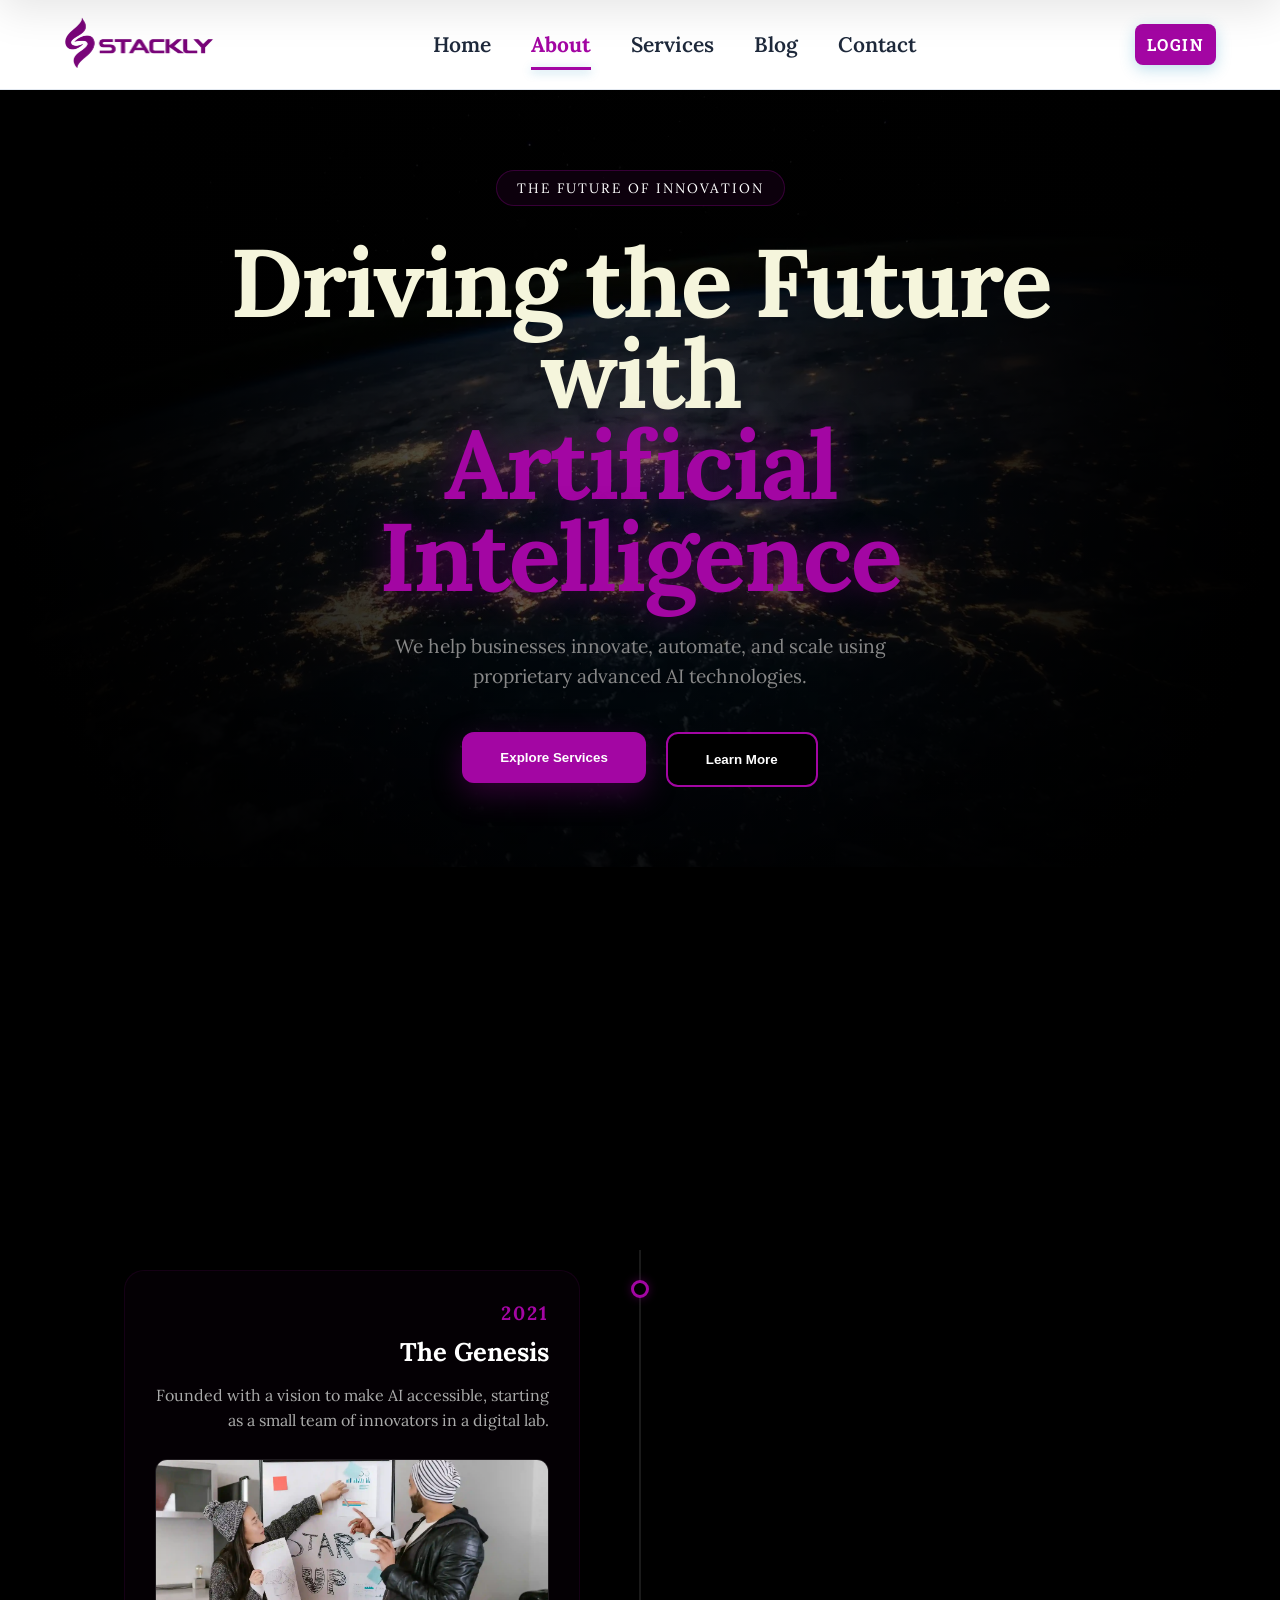
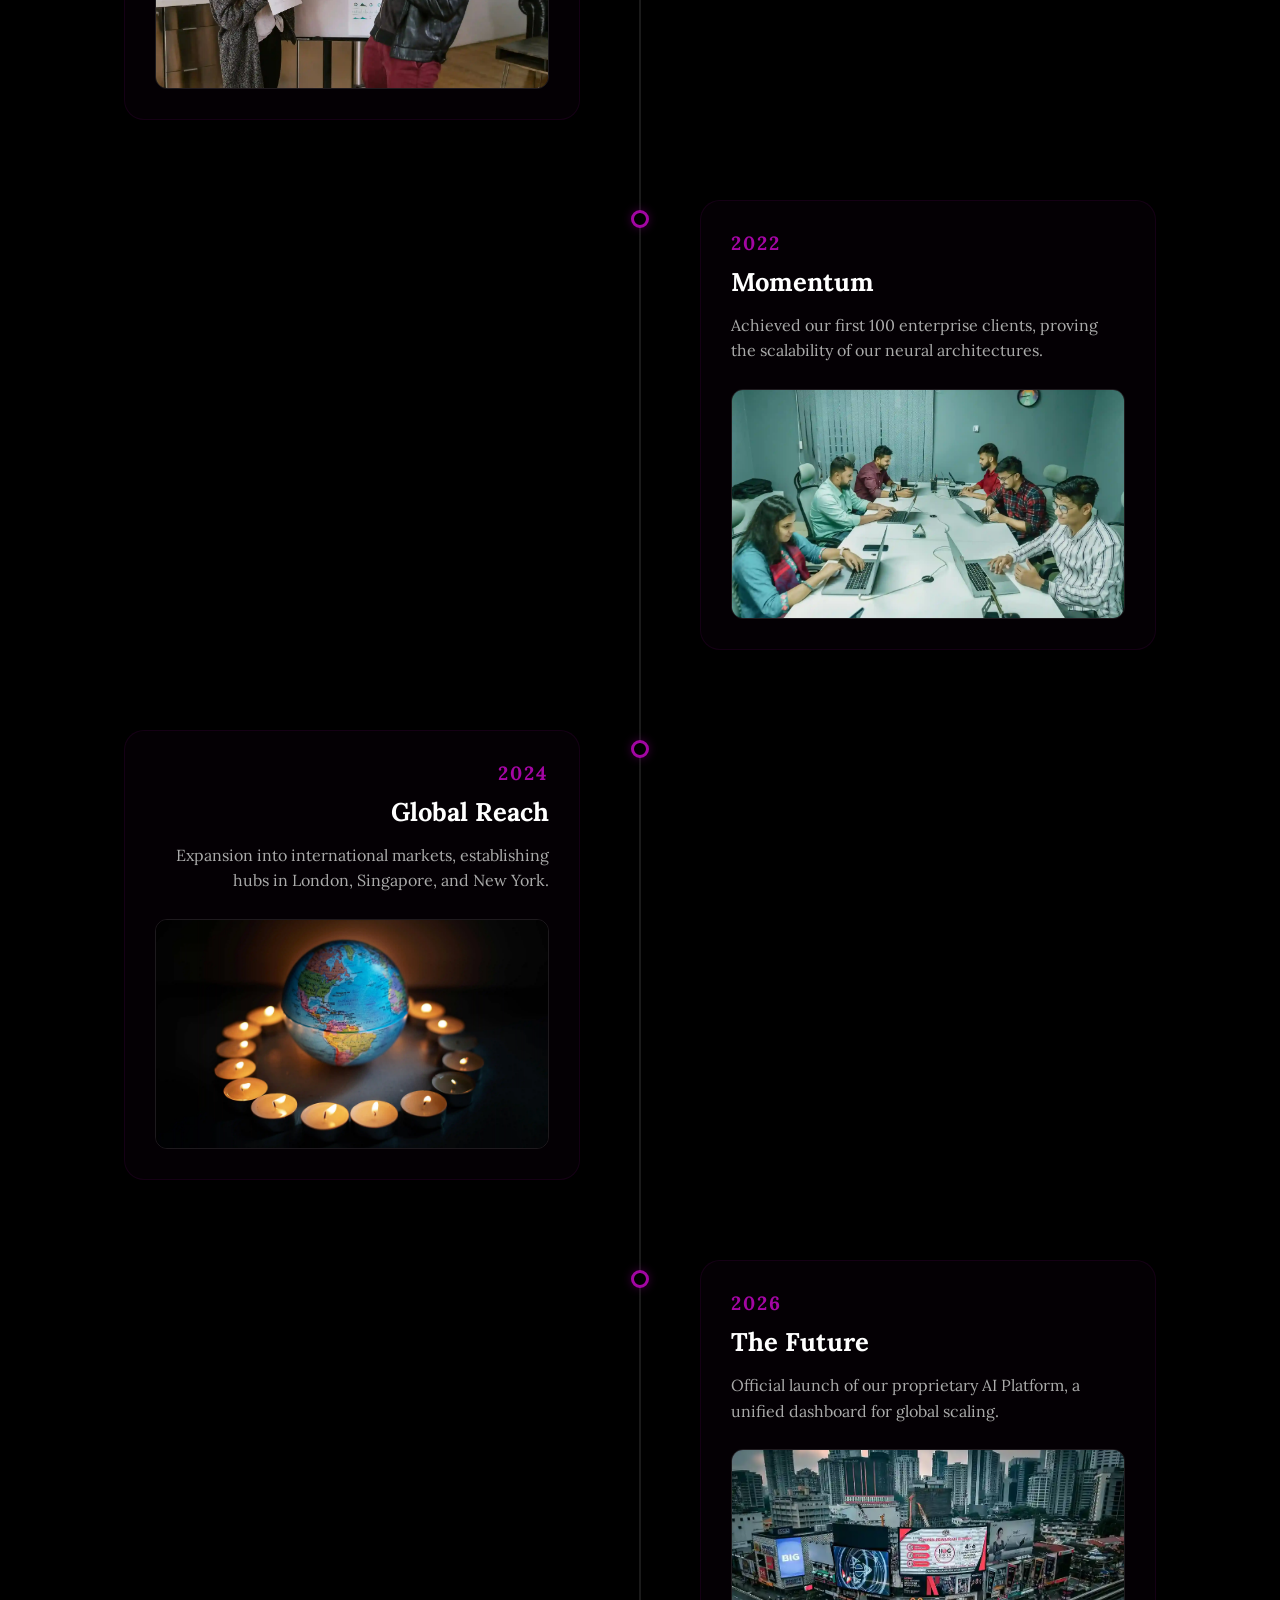
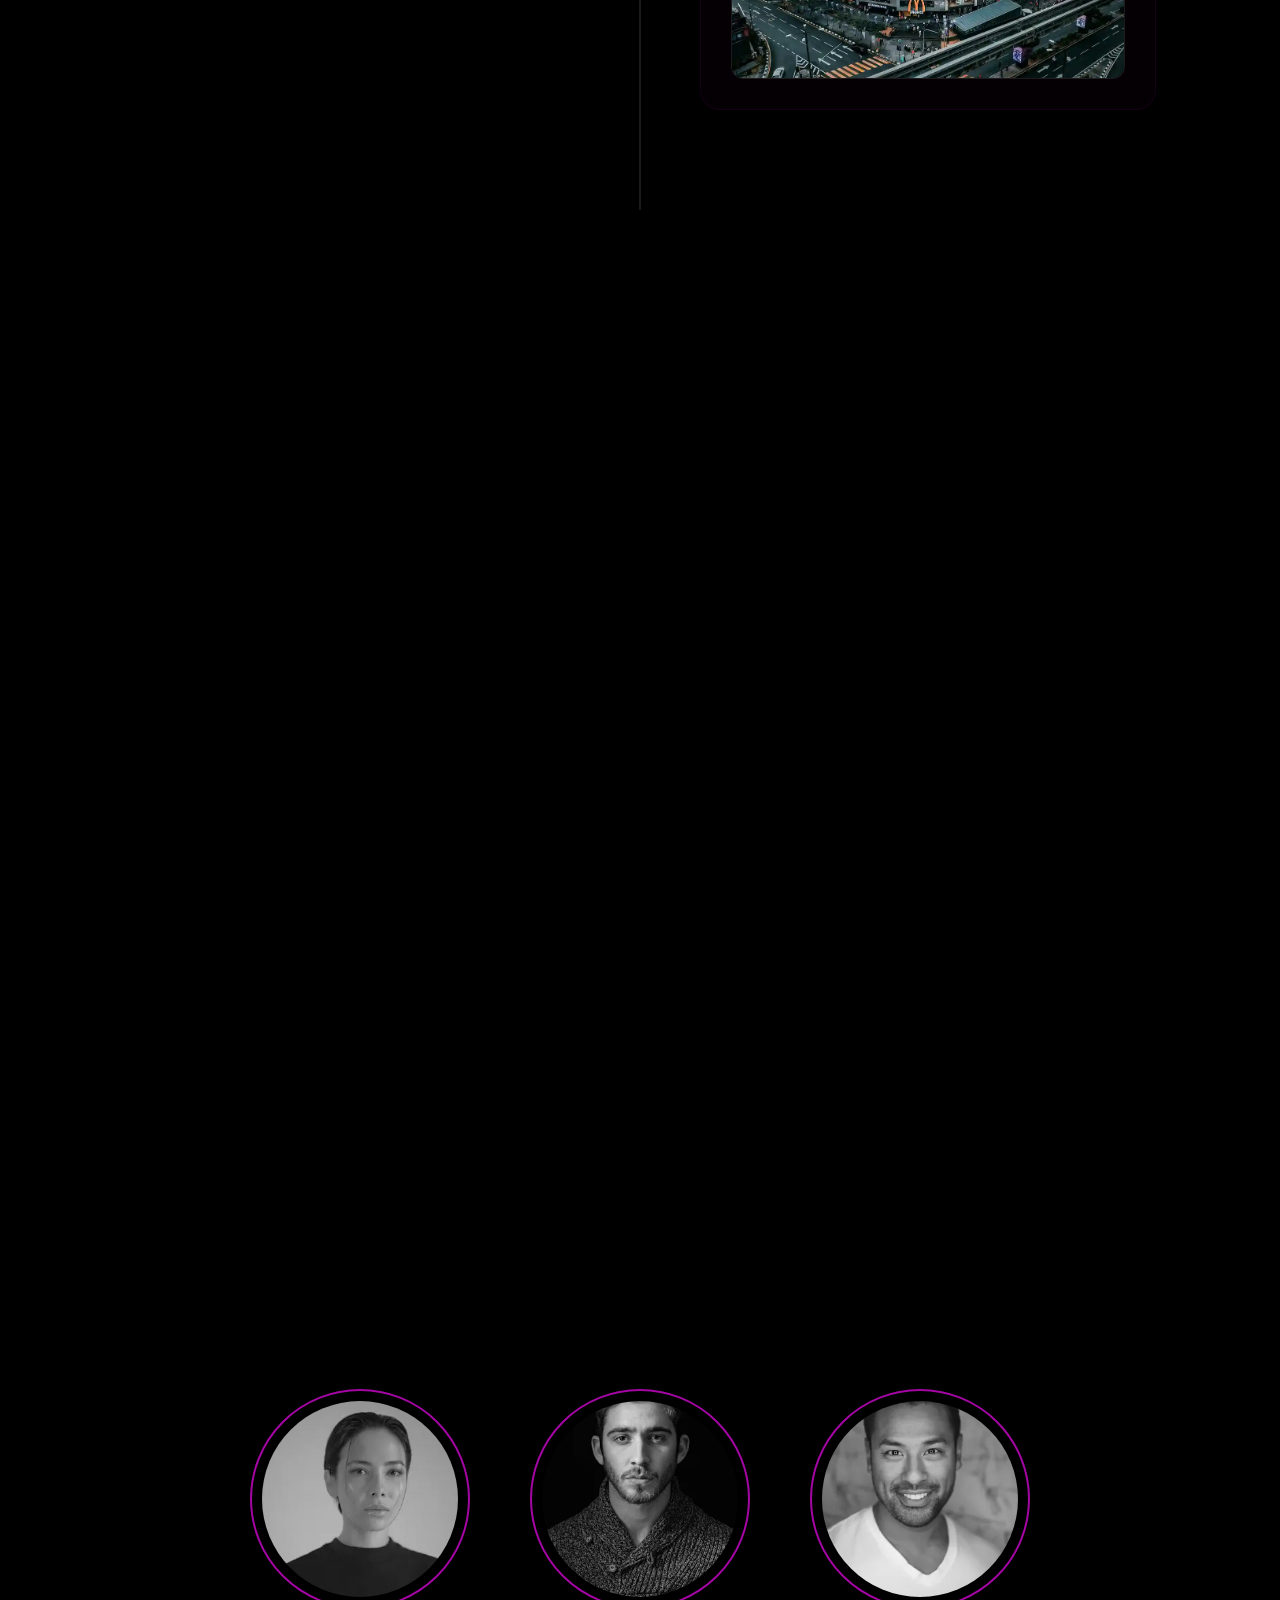
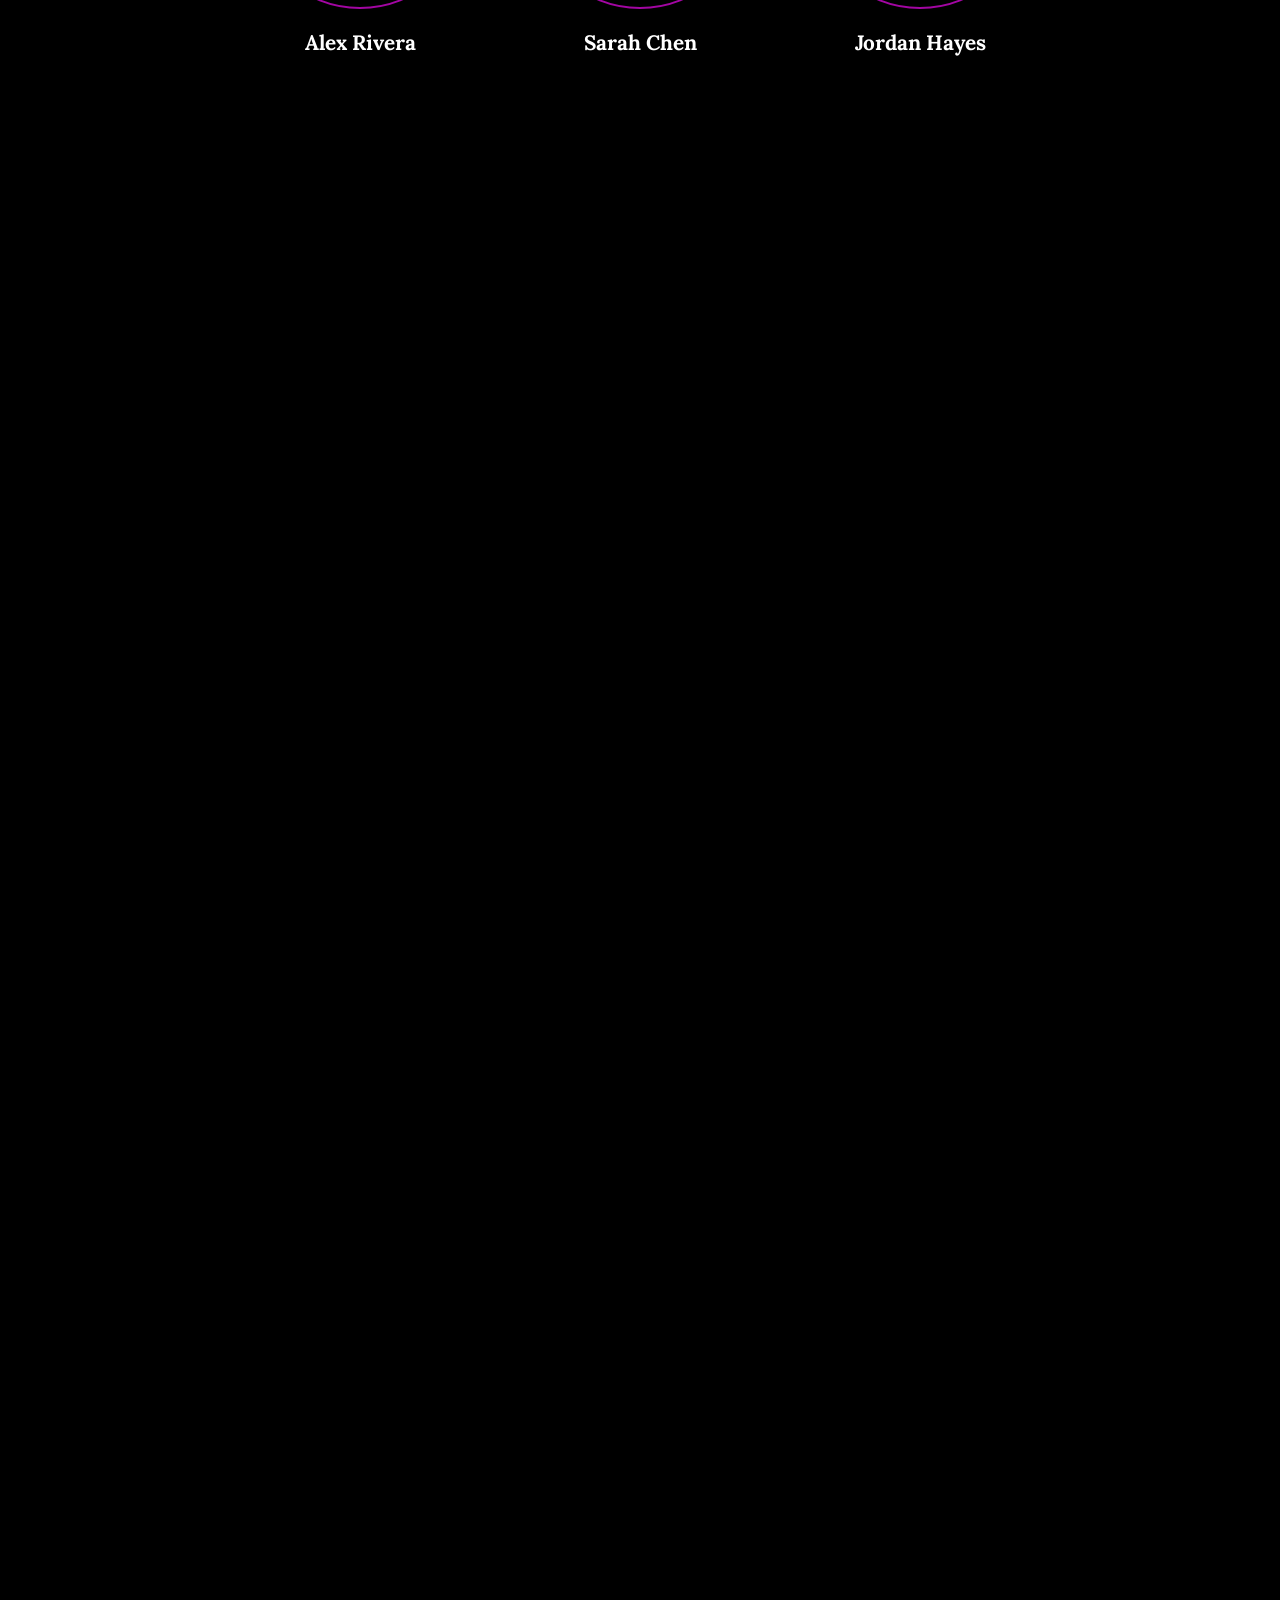
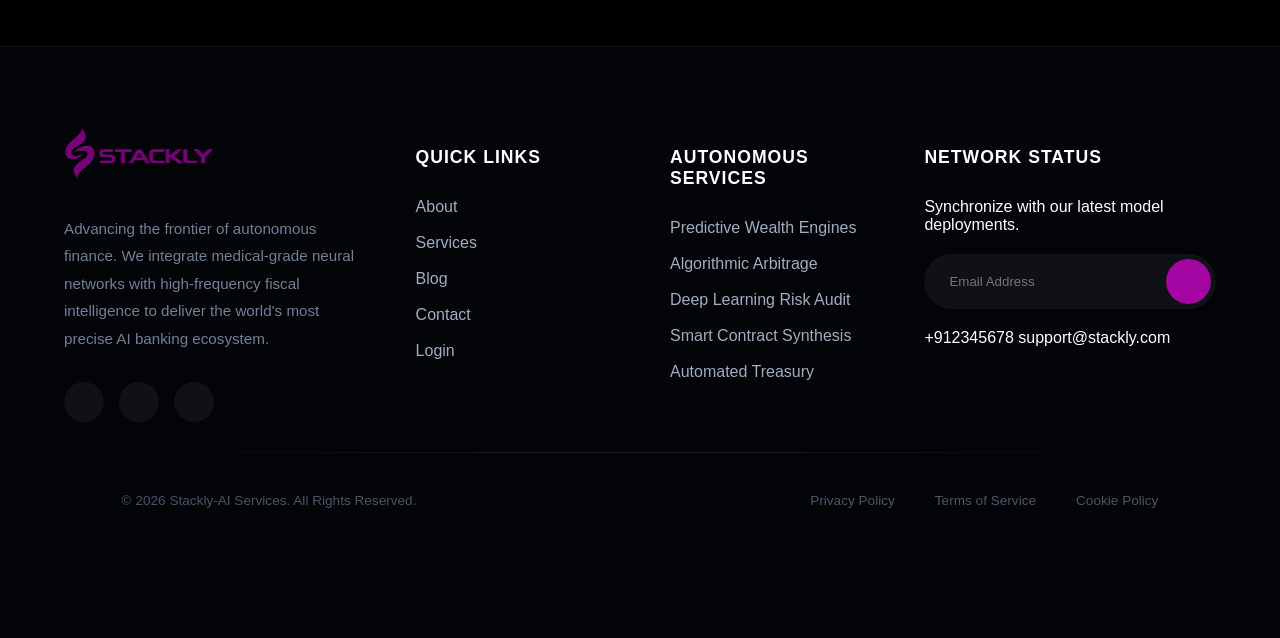
==== commit eed4cab9: "12" ====
--- a/about.html
+++ b/about.html
@@ -409,7 +409,7 @@
             Synchronize with our latest model deployments.
           </p>
           <form class="footer-subscribe" action="./error.html">
-            <input type="email" placeholder="Email Address" />
+            <input type="email" placeholder="Email Address" required/>
             <button><i class="fa-solid fa-paper-plane"></i></button>
           </form>
           <div class="contact-info">
--- a/about.css
+++ b/about.css
@@ -74,7 +74,7 @@
   left: 0;
   width: 0; /* Hidden by default */
   height: 3px;
-  background: rgb(120, 2, 120); /* Theme Blue */
+  background: rgb(163, 6, 163); /* Theme Blue */
   transition: width 0.4s cubic-bezier(0.25, 1, 0.5, 1); /* Smooth glide */
 }
 
@@ -82,13 +82,13 @@
 
 nav ul li a:hover,
 .side-item a:hover {
-  color: rgb(120, 2, 120);
+  color: rgb(163, 6, 163);
 }
 
 /* --- Active State (Locked Underline) --- */
 /* This ensures that when the class is added by JS, the width stays at 100% */
 nav ul li a.active-page {
-  color: rgb(120, 2, 120) !important;
+  color: rgb(163, 6, 163) !important;
 }
 
 /* Hover Action */
@@ -130,7 +130,7 @@
 /* Hamburger Morphing Classes */
 .menu-icon.open span:nth-child(1) {
   transform: translateY(9px) rotate(45deg);
-  background: rgb(120, 2, 120);
+  background: rgb(163, 6, 163);
 }
 
 .menu-icon.open span:nth-child(2) {
@@ -140,7 +140,7 @@
 
 .menu-icon.open span:nth-child(3) {
   transform: translateY(-9px) rotate(-45deg);
-  background: rgb(120, 2, 120);
+  background: rgb(163, 6, 163);
 }
 
 /* 1. Hide hamburger by default (Desktop) */
@@ -206,7 +206,7 @@
 }
 
 .sidebar-logo span {
-  color: rgb(120, 2, 120); /* Theme Blue */
+  color: rgb(163, 6, 163); /* Theme Blue */
 }
 
 .close-icon {
@@ -219,7 +219,7 @@
 }
 
 .close-icon:hover {
-  color: rgb(120, 2, 120);
+  color: rgb(163, 6, 163);
   transform: rotate(90deg);
 }
 
@@ -254,7 +254,7 @@
 
 /* Ensure hover state still targets the right element */
 .side-item a:hover {
-  color: rgb(120, 2, 120);
+  color: rgb(163, 6, 163);
   padding-left: 15px;
 }
 
@@ -263,7 +263,7 @@
   content: "•";
   position: absolute;
   left: -20px;
-  color: rgb(120, 2, 120);
+  color: rgb(163, 6, 163);
   opacity: 0;
   transition: all 0.3s ease;
 }
@@ -283,7 +283,7 @@
   width: max-content;
   max-width: 350px;
   padding: 15px 18px;
-  background-color: rgb(120, 2, 120);
+  background-color: rgb(163, 6, 163);
   color: #ffffff;
   border: none;
   border-radius: 12px;
@@ -372,10 +372,10 @@
 }
 
 .footer-logo i {
-  color: rgb(120, 2, 120);
+  color: rgb(163, 6, 163);
 }
 .footer-logo span span {
-  color: rgb(120, 2, 120);
+  color: rgb(163, 6, 163);
 }
 
 .brand-brief {
@@ -416,7 +416,7 @@
   height: 1px;
   bottom: -4px;
   left: 0;
-  background: rgb(120, 2, 120);
+  background: rgb(163, 6, 163);
   transition: width 0.4s cubic-bezier(0.23, 1, 0.32, 1);
 }
 
@@ -446,7 +446,7 @@
 }
 
 .footer-socials  a:hover {
-  background: rgb(120, 2, 120);
+  background: rgb(163, 6, 163);
   transform: translateY(-5px);
 }
 
@@ -469,7 +469,7 @@
 }
 
 .footer-subscribe button {
-  background: rgb(120, 2, 120);
+  background: rgb(163, 6, 163);
   border: none;
   width: 45px;
   height: 45px;
@@ -568,7 +568,7 @@
 .btn {
   position: relative;
   padding: 10px 12px;
-  background-color: rgb(120, 2, 120); /* Your Theme Blue */
+  background-color: rgb(163, 6, 163); /* Your Theme Blue */
   color: #ffffff;
   border: none;
   border-radius: 8px;
@@ -709,7 +709,7 @@
 }
 
 .text-glow {
-    color: rgb(120, 2, 120);
+    color: rgb(163, 6, 163);
     text-shadow: 0 0 30px rgba(120, 2, 120, 0.5);
 }
 
@@ -748,7 +748,7 @@
 }
 
 .btn-primary {
-  background: rgb(120, 2, 120);
+  background: rgb(163, 6, 163);
   color: white;
   border: none;
   box-shadow: 0 10px 30px rgba(120, 2, 120, 0.4);
@@ -757,7 +757,7 @@
 .btn-secondary {
   background: #000;
   color: white;
-  border: 2px solid rgb(120, 2, 120);
+  border: 2px solid rgb(163, 6, 163);
   backdrop-filter: blur(5px);
 }
 
@@ -837,7 +837,7 @@
 
 /* Secondary Button Specific: Fill effect on hover */
 .btn-secondary:hover {
-  background: rgb(120, 2, 120);
+  background: rgb(163, 6, 163);
   border-color: rgba(255, 255, 255, 0.5);
 }
 
@@ -890,8 +890,8 @@
     left: 0;
     width: 100%;
     height: 0%; /* Scrubbed by GSAP */
-    background: linear-gradient(to bottom, transparent, rgb(120, 2, 120), #fff);
-    box-shadow: 0 0 15px rgb(120, 2, 120);
+    background: linear-gradient(to bottom, transparent, rgb(163, 6, 163), #fff);
+    box-shadow: 0 0 15px rgb(163, 6, 163);
     z-index: 2;
 }
 
@@ -924,7 +924,7 @@
     width: 18px;
     height: 18px;
     background: #000;
-    border: 3px solid rgb(120, 2, 120);
+    border: 3px solid rgb(163, 6, 163);
     border-radius: 50%;
     z-index: 10;
     box-shadow: 0 0 10px rgba(120, 2, 120, 0.5);
@@ -949,7 +949,7 @@
 
 .timeline-content:hover {
     background: rgba(120, 2, 120, 0.08);
-    border-color: rgb(120, 2, 120);
+    border-color: rgb(163, 6, 163);
     transform: translateY(-5px);
     box-shadow: 0 10px 30px rgba(0, 0, 0, 0.5);
 }
@@ -958,7 +958,7 @@
     display: block;
     font-size: 1.2rem;
     font-weight: 800;
-    color: rgb(120, 2, 120);
+    color: rgb(163, 6, 163);
     margin-bottom: 10px;
     letter-spacing: 2px;
 }
@@ -1072,8 +1072,8 @@
     display: inline-block;
     padding: 8px 20px;
     background: rgba(139, 0, 0, 0.1); /* Subtle DarkRed tint */
-    border: 1px solid rgb(120, 2, 120);
-    color: rgb(120, 2, 120); /* Your Theme Color */
+    border: 1px solid rgb(163, 6, 163);
+    color: rgb(163, 6, 163); /* Your Theme Color */
     font-size: 0.85rem;
     font-weight: 700;
     text-transform: uppercase;
@@ -1096,7 +1096,7 @@
 .header-line {
     width: 80px;
     height: 4px;
-    background: rgb(120, 2, 120);
+    background: rgb(163, 6, 163);
     margin: 0 auto 30px auto;
     border-radius: 10px;
     position: relative;
@@ -1182,7 +1182,7 @@
 
 .glass-card:hover {
     transform: translateY(-10px);
-    border-color: rgb(120, 2, 120);
+    border-color: rgb(163, 6, 163);
 }
 
 .card-icon {
@@ -1209,7 +1209,7 @@
     transform: translateX(-50%);
     width: 200px;
     height: 100px;
-    background: radial-gradient(circle, rgb(120, 2, 120) 0%, transparent 70%);
+    background: radial-gradient(circle, rgb(163, 6, 163) 0%, transparent 70%);
     filter: blur(30px);
     opacity: 0;
     transition: opacity 0.4s ease;
@@ -1250,7 +1250,7 @@
     height: 220px;
     border-radius: 50%;
     padding: 10px;
-    border: 2px solid rgb(120, 2, 120);
+    border: 2px solid rgb(163, 6, 163);
     margin-bottom: 20px;
     cursor: pointer;
     overflow: hidden;
@@ -1288,7 +1288,7 @@
 
 /* Hover States */
 .avatar-wrapper:hover {
-    border-color: rgb(120, 2, 120);
+    border-color: rgb(163, 6, 163);
     box-shadow: 0 0 30px rgba(120, 2, 120, 0.4);
 }
 
@@ -1343,7 +1343,7 @@
     width: 120px;
     height: 120px;
     background: rgba(255, 255, 255, 0.03);
-    border: 1px solid rgb(120, 2, 120); /* Your DarkRed Theme */
+    border: 1px solid rgb(163, 6, 163); /* Your DarkRed Theme */
     border-radius: 24px;
     display: flex;
     justify-content: center;
@@ -1373,7 +1373,7 @@
 /* Hover States */
 .tech-item:hover .tech-icon-box {
     transform: translateY(-15px) scale(1.05);
-    border-color: rgb(120, 2, 120);
+    border-color: rgb(163, 6, 163);
     box-shadow: 0 20px 40px rgba(0, 0, 0, 0.6);
 }
 
@@ -1420,7 +1420,7 @@
 
 .achievement-card {
     background: rgba(255, 255, 255, 0.02);
-    border: 1px solid rgb(120, 2, 120);
+    border: 1px solid rgb(163, 6, 163);
     border-radius: 30px;
     padding: 50px 30px;
     text-align: center;
@@ -1439,7 +1439,7 @@
     display: flex;
     align-items: center;
     justify-content: center;
-    border: 1px solid rgb(120, 2, 120);
+    border: 1px solid rgb(163, 6, 163);
     transition: all 0.5s ease;
 }
 
@@ -1451,7 +1451,7 @@
 }
 
 .suffix {
-    color: rgb(120, 2, 120);
+    color: rgb(163, 6, 163);
 }
 
 .achievement-info h3 {
@@ -1470,11 +1470,11 @@
 .achievement-card:hover {
     transform: translateY(-15px);
     background: rgba(120, 2, 120, 0.05);
-    border-color: rgb(120, 2, 120);
+    border-color: rgb(163, 6, 163);
 }
 
 .achievement-card:hover .achievement-info h3 {
-    color: rgb(120, 2, 120);
+    color: rgb(163, 6, 163);
 }
 
 .achievement-card:hover .suffix {
@@ -1483,7 +1483,7 @@
 
 .achievement-card:hover .hex-bg {
     transform: rotate(10deg) scale(1.1);
-    background: rgb(120, 2, 120);
+    background: rgb(163, 6, 163);
 }
 
 .achievement-card:hover .count-wrapper, 
